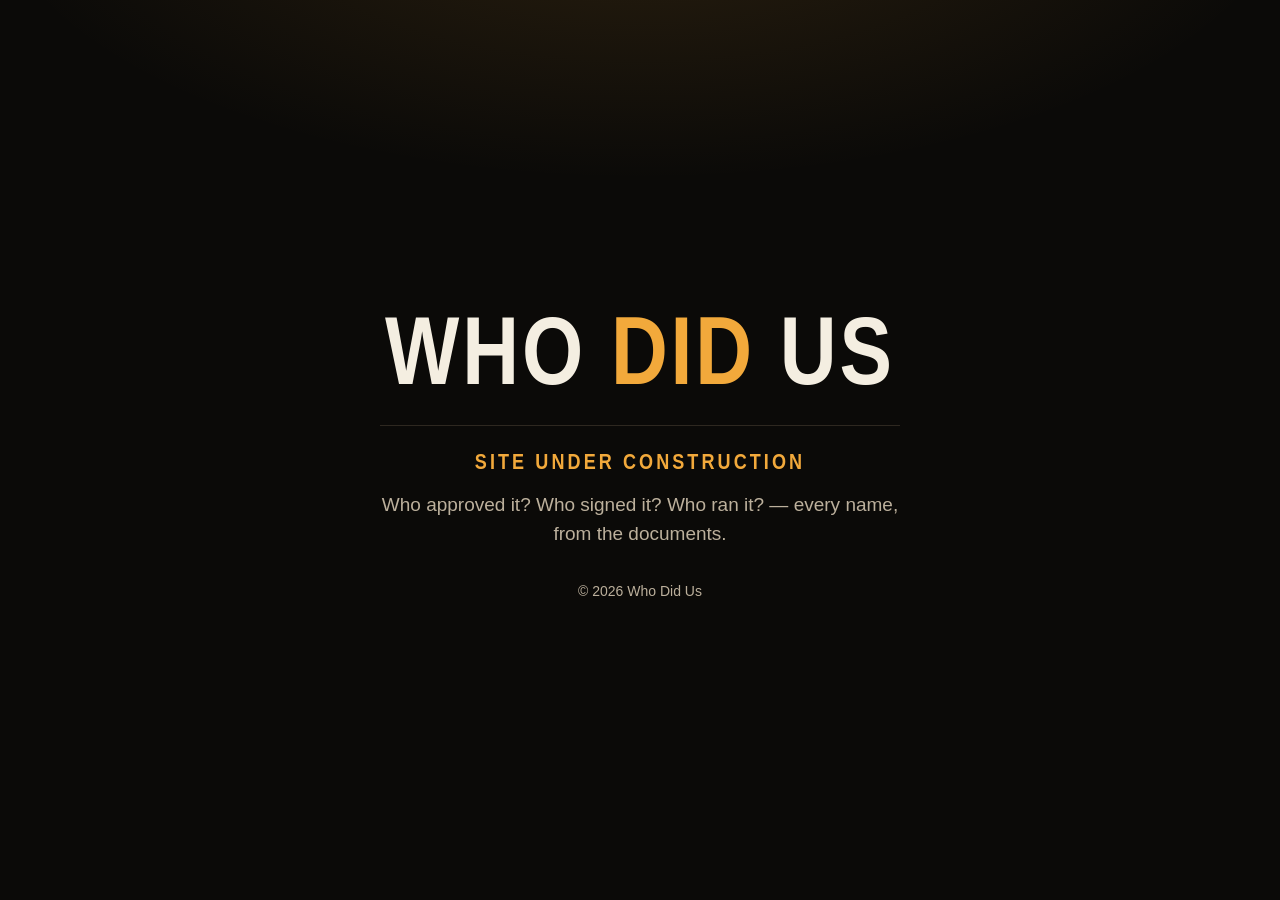
==== index.html @ 02964c98 "Add files via upload" ====
<!DOCTYPE html>
<html lang="en">
<head>
<meta charset="utf-8">
<meta name="viewport" content="width=device-width, initial-scale=1">
<title>Who Did Us — Site Under Construction</title>
<meta name="description" content="Who Did Us — who approved it, who signed it, who ran it. Every name, from the documents. Site under construction.">
<style>
  :root{
    --bg:#0b0a08;
    --text:#f4eee1;
    --muted:#bcb09c;
    --amber:#f2a93b;
    --panel-line:#2e2820;
  }
  *{box-sizing:border-box}
  html,body{height:100%}
  body{
    margin:0;
    background:
      radial-gradient(1100px 500px at 50% -120px, rgba(242,169,59,.14), rgba(242,169,59,0) 60%),
      var(--bg);
    color:var(--text);
    font-family:"Helvetica Neue",Helvetica,Arial,sans-serif;
    -webkit-text-size-adjust:100%;
    display:flex;
    flex-direction:column;
    align-items:center;
    justify-content:center;
    text-align:center;
    padding:24px 20px;
    min-height:100vh;
    min-height:100svh;
  }
  .brand{
    font-family:"Arial Narrow","Liberation Sans Narrow","Helvetica Neue",Arial,sans-serif;
    text-transform:uppercase;
    letter-spacing:.03em;
    font-size:clamp(52px,16vw,96px);
    font-weight:700;
    line-height:1.02;
    margin:0;
  }
  .brand span{color:var(--amber)}
  .status{
    font-family:"Arial Narrow","Liberation Sans Narrow","Helvetica Neue",Arial,sans-serif;
    text-transform:uppercase;
    letter-spacing:.14em;
    color:var(--amber);
    font-size:clamp(17px,5vw,22px);
    font-weight:700;
    margin:26px 0 0;
    padding-top:22px;
    border-top:1px solid var(--panel-line);
  }
  .promise{
    color:var(--muted);
    font-size:clamp(16px,4.6vw,19px);
    line-height:1.55;
    max-width:520px;
    margin:16px auto 0;
  }
  .promise strong{color:var(--text);font-weight:600}
  footer{
    margin-top:34px;
    color:var(--muted);
    font-size:14px;
  }
</style>
</head>
<body>
  <main>
    <h1 class="brand">Who <span>Did</span> Us</h1>
    <p class="status">Site Under Construction</p>
    <p class="promise">Who approved it? Who signed it? Who ran it? — every name, from the documents.</p>
  </main>
  <footer>© 2026 Who Did Us</footer>
</body>
</html>
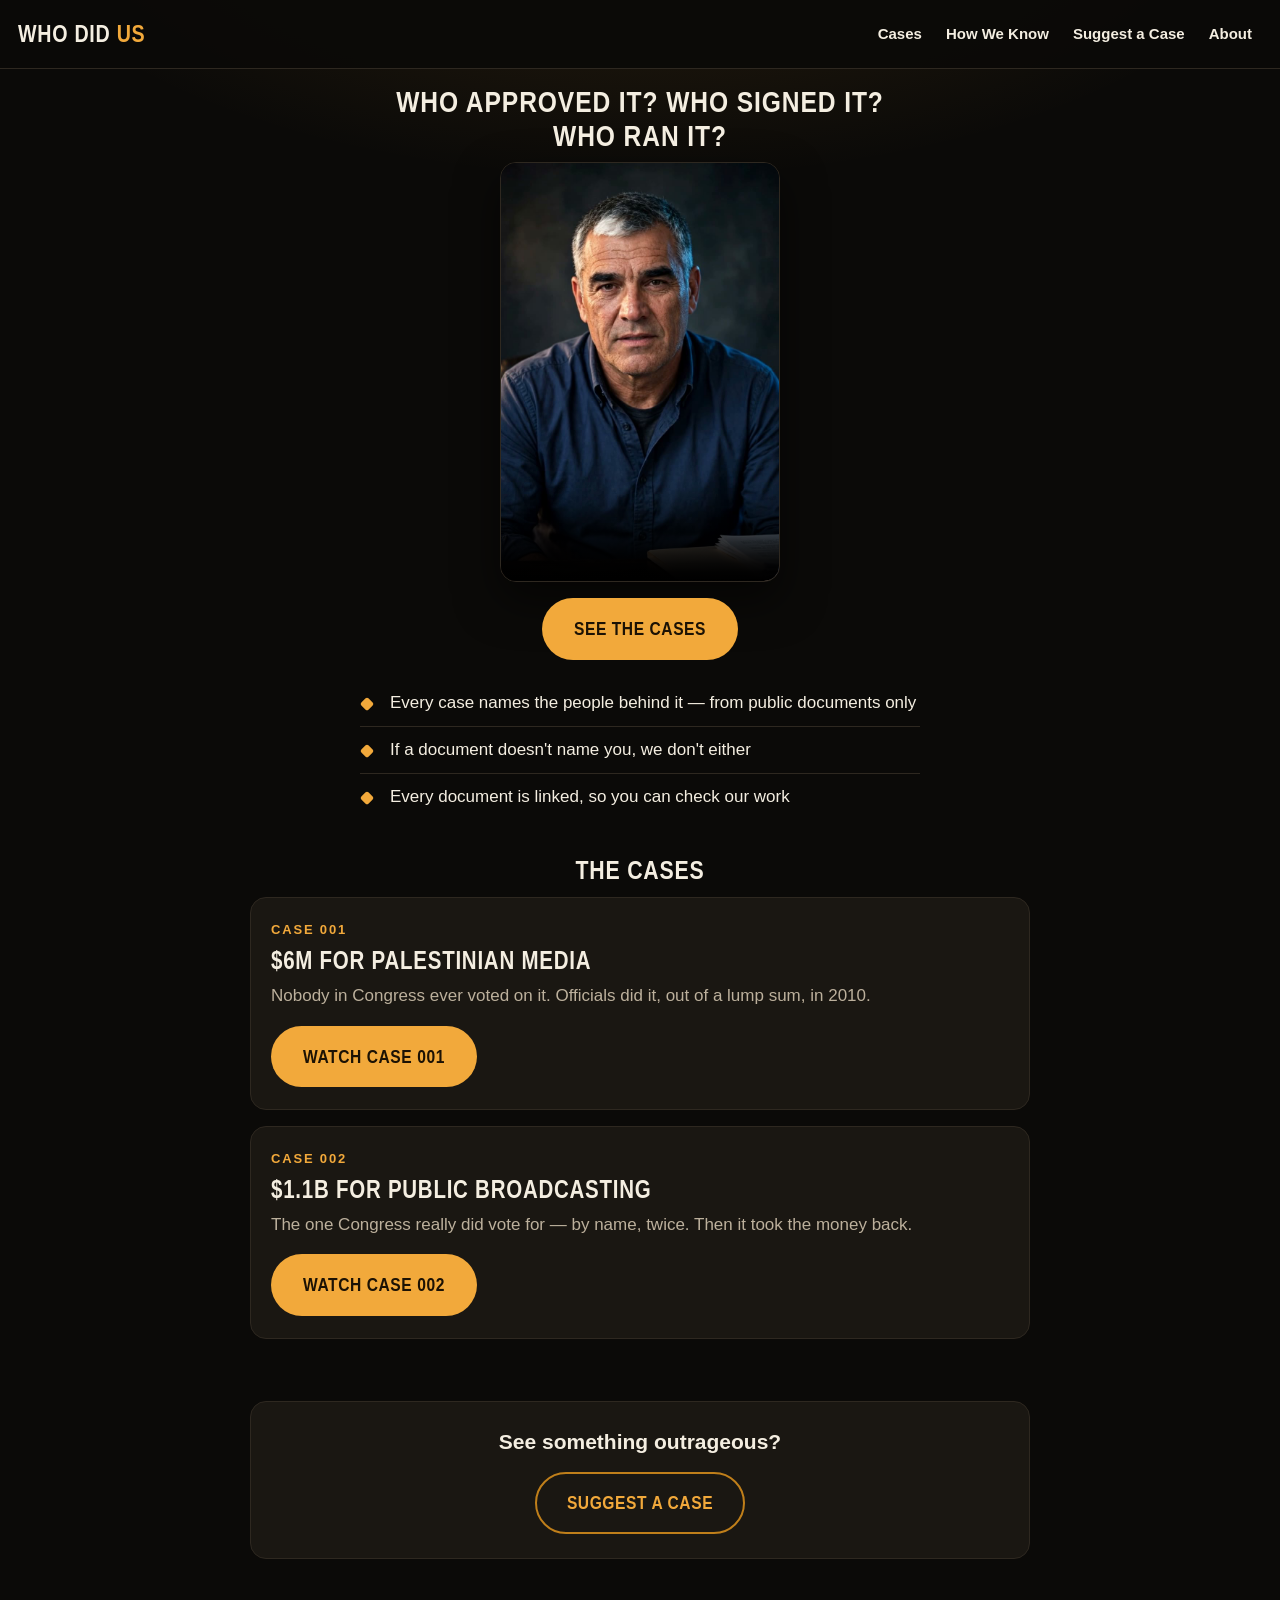
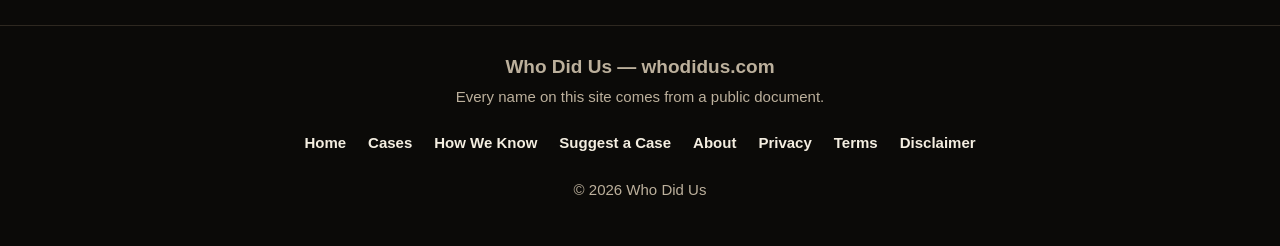
==== commit f8f2279a: "Launch: full Who Did Us site (replaces under-construction page)" ====
--- a/index.html
+++ b/index.html
@@ -1,79 +1,76 @@
 <!DOCTYPE html>
 <html lang="en">
 <head>
-<meta charset="utf-8">
-<meta name="viewport" content="width=device-width, initial-scale=1">
-<title>Who Did Us — Site Under Construction</title>
-<meta name="description" content="Who Did Us — who approved it, who signed it, who ran it. Every name, from the documents. Site under construction.">
-<style>
-  :root{
-    --bg:#0b0a08;
-    --text:#f4eee1;
-    --muted:#bcb09c;
-    --amber:#f2a93b;
-    --panel-line:#2e2820;
-  }
-  *{box-sizing:border-box}
-  html,body{height:100%}
-  body{
-    margin:0;
-    background:
-      radial-gradient(1100px 500px at 50% -120px, rgba(242,169,59,.14), rgba(242,169,59,0) 60%),
-      var(--bg);
-    color:var(--text);
-    font-family:"Helvetica Neue",Helvetica,Arial,sans-serif;
-    -webkit-text-size-adjust:100%;
-    display:flex;
-    flex-direction:column;
-    align-items:center;
-    justify-content:center;
-    text-align:center;
-    padding:24px 20px;
-    min-height:100vh;
-    min-height:100svh;
-  }
-  .brand{
-    font-family:"Arial Narrow","Liberation Sans Narrow","Helvetica Neue",Arial,sans-serif;
-    text-transform:uppercase;
-    letter-spacing:.03em;
-    font-size:clamp(52px,16vw,96px);
-    font-weight:700;
-    line-height:1.02;
-    margin:0;
-  }
-  .brand span{color:var(--amber)}
-  .status{
-    font-family:"Arial Narrow","Liberation Sans Narrow","Helvetica Neue",Arial,sans-serif;
-    text-transform:uppercase;
-    letter-spacing:.14em;
-    color:var(--amber);
-    font-size:clamp(17px,5vw,22px);
-    font-weight:700;
-    margin:26px 0 0;
-    padding-top:22px;
-    border-top:1px solid var(--panel-line);
-  }
-  .promise{
-    color:var(--muted);
-    font-size:clamp(16px,4.6vw,19px);
-    line-height:1.55;
-    max-width:520px;
-    margin:16px auto 0;
-  }
-  .promise strong{color:var(--text);font-weight:600}
-  footer{
-    margin-top:34px;
-    color:var(--muted);
-    font-size:14px;
-  }
-</style>
+<meta charset="UTF-8">
+<meta name="viewport" content="width=device-width, initial-scale=1.0">
+<title>Who Did Us — Who approved it? Who signed it? Who ran it?</title>
+<meta name="description" content="Every outrageous case has real people behind it. Who Did Us names them — from public documents only, with the documents linked on every case page.">
+<link rel="stylesheet" href="styles.css">
+<link rel="icon" href="favicon.svg" type="image/svg+xml">
 </head>
 <body>
-  <main>
-    <h1 class="brand">Who <span>Did</span> Us</h1>
-    <p class="status">Site Under Construction</p>
-    <p class="promise">Who approved it? Who signed it? Who ran it? — every name, from the documents.</p>
-  </main>
-  <footer>© 2026 Who Did Us</footer>
+<header class="site-header">
+  <a class="logo" href="index.html" aria-label="Who Did Us — home">Who Did <span>Us</span></a>
+  <nav class="nav">
+    <a href="index.html#cases">Cases</a>
+    <a href="how-we-know.html">How We Know</a>
+    <a href="suggest-a-case.html">Suggest a Case</a>
+    <a href="about.html">About</a>
+  </nav>
+</header>
+<main>
+  <section class="hero wrap">
+    <h1>Who approved it? Who signed it? Who ran it?</h1>
+    <div class="video-box hero-video">
+      <video controls preload="none" playsinline poster="media/opening-poster.jpg" src="media/opening.mp4" aria-label="Sam, the Who Did Us presenter, introduces the site"></video>
+    </div>
+    <a class="btn btn-primary" href="#cases">See the cases</a>
+    <ul class="points">
+      <li>Every case names the people behind it — from public documents only</li>
+      <li>If a document doesn't name you, we don't either</li>
+      <li>Every document is linked, so you can check our work</li>
+    </ul>
+  </section>
+
+  <section class="section wrap" id="cases">
+    <h2 class="center">The cases</h2>
+    <div class="cards">
+      <article class="card">
+        <p class="card-kicker">Case 001</p>
+        <h3 class="card-title">$6M for Palestinian Media</h3>
+        <p>Nobody in Congress ever voted on it. Officials did it, out of a lump sum, in 2010.</p>
+        <a class="btn btn-primary" href="case-001.html">Watch Case 001</a>
+      </article>
+      <article class="card">
+        <p class="card-kicker">Case 002</p>
+        <h3 class="card-title">$1.1B for Public Broadcasting</h3>
+        <p>The one Congress really did vote for — by name, twice. Then it took the money back.</p>
+        <a class="btn btn-primary" href="case-002.html">Watch Case 002</a>
+      </article>
+    </div>
+  </section>
+
+  <section class="section wrap">
+    <div class="strip">
+      <p>See something outrageous?</p>
+      <a class="btn btn-ghost" href="suggest-a-case.html">Suggest a case</a>
+    </div>
+  </section>
+</main>
+<footer class="site-footer">
+  <p class="brand">Who Did Us — whodidus.com</p>
+  <p>Every name on this site comes from a public document.</p>
+  <nav class="footer-links">
+    <a href="index.html">Home</a>
+    <a href="index.html#cases">Cases</a>
+    <a href="how-we-know.html">How We Know</a>
+    <a href="suggest-a-case.html">Suggest a Case</a>
+    <a href="about.html">About</a>
+    <a href="privacy.html">Privacy</a>
+    <a href="terms.html">Terms</a>
+    <a href="disclaimer.html">Disclaimer</a>
+  </nav>
+  <p>© 2026 Who Did Us</p>
+</footer>
 </body>
 </html>
--- a/styles.css
+++ b/styles.css
@@ -0,0 +1,218 @@
+/* Who Did Us — dark studio theme. Plain CSS, no framework. */
+:root{
+  --bg:#0b0a08;
+  --bg-soft:#12100d;
+  --panel:#1a1712;
+  --panel-line:#2e2820;
+  --text:#f4eee1;
+  --muted:#bcb09c;
+  --amber:#f2a93b;
+  --amber-deep:#c07f1a;
+  --amber-ink:#1c1204;
+  --radius:16px;
+}
+*{box-sizing:border-box}
+html{scroll-behavior:smooth}
+body{
+  margin:0;
+  background:
+    radial-gradient(1100px 500px at 50% -120px, rgba(242,169,59,.14), rgba(242,169,59,0) 60%),
+    var(--bg);
+  color:var(--text);
+  font-family:"Helvetica Neue",Helvetica,Arial,sans-serif;
+  font-size:17px;
+  line-height:1.55;
+  -webkit-text-size-adjust:100%;
+}
+h1,h2,h3,.logo,.btn,.card-title{
+  font-family:"Arial Narrow","Liberation Sans Narrow","Helvetica Neue",Arial,sans-serif;
+  text-transform:uppercase;
+  letter-spacing:.03em;
+}
+a{color:var(--amber)}
+img,video{max-width:100%}
+
+/* Header */
+.site-header{
+  position:sticky;top:0;z-index:20;
+  display:flex;align-items:center;justify-content:space-between;gap:12px;
+  padding:10px 18px;
+  background:rgba(11,10,8,.94);
+  border-bottom:1px solid var(--panel-line);
+}
+.logo{
+  color:var(--text);text-decoration:none;
+  font-size:24px;font-weight:700;line-height:1;white-space:nowrap;
+  display:inline-block;padding:11px 0;
+}
+.logo span{color:var(--amber)}
+.nav{display:flex;gap:4px;flex-wrap:wrap;justify-content:flex-end}
+.nav a{
+  color:var(--text);text-decoration:none;
+  font-size:15px;font-weight:600;
+  padding:10px 10px;min-height:48px;display:inline-flex;align-items:center;
+}
+.nav a:hover{color:var(--amber)}
+
+/* Layout */
+main{display:block}
+.wrap{max-width:780px;margin:0 auto;padding:0 20px}
+.section{padding:26px 0}
+.center{text-align:center}
+.eyebrow{
+  color:var(--amber);font-weight:700;font-size:14px;
+  text-transform:uppercase;letter-spacing:.14em;margin:0 0 8px;
+}
+h1{font-size:34px;line-height:1.12;margin:0 0 10px;font-weight:700}
+h2{font-size:26px;line-height:1.18;margin:0 0 12px;font-weight:700}
+h3{font-size:20px;line-height:1.25;margin:26px 0 10px;font-weight:700}
+.lead{color:var(--muted);font-size:18px;margin:0 auto 6px;max-width:560px}
+.tiny{font-size:13.5px;color:var(--muted)}
+
+/* Hero (home first screen) */
+.hero{padding:16px 0 8px;text-align:center}
+.hero h1{font-size:30px;max-width:520px;margin-left:auto;margin-right:auto}
+.hero-video{width:min(280px,76vw);margin:14px auto 0}
+.hero .btn{margin-top:16px}
+
+/* Video */
+.video-box{margin:6px auto 0}
+.video-box video{
+  display:block;width:100%;aspect-ratio:2/3;object-fit:cover;
+  border-radius:var(--radius);background:#000;
+  border:1px solid var(--panel-line);
+  box-shadow:0 18px 44px rgba(0,0,0,.55);
+}
+.video-md{max-width:340px}
+.video-sm{max-width:300px}
+
+/* Buttons */
+.btn{
+  display:inline-flex;align-items:center;justify-content:center;
+  min-height:54px;padding:14px 30px;
+  font-size:19px;font-weight:700;text-decoration:none;
+  border-radius:999px;border:2px solid transparent;cursor:pointer;
+}
+.btn-primary{background:var(--amber);color:var(--amber-ink)}
+.btn-primary:hover{background:#ffb84f}
+.btn-ghost{background:transparent;color:var(--amber);border-color:var(--amber-deep)}
+.btn-ghost:hover{border-color:var(--amber)}
+.btn-row{display:flex;gap:12px;flex-wrap:wrap;justify-content:center;margin-top:22px}
+.btn-row .btn{flex:1 1 220px;max-width:340px}
+
+/* Bullets */
+.points{list-style:none;margin:20px auto 0;padding:0;max-width:560px;text-align:left}
+.points li{
+  position:relative;padding:10px 0 10px 30px;
+  border-bottom:1px solid var(--panel-line);font-size:17px;
+}
+.points li:last-child{border-bottom:0}
+.points li::before{
+  content:"";position:absolute;left:2px;top:19px;
+  width:10px;height:10px;background:var(--amber);border-radius:2px;
+  transform:rotate(45deg);
+}
+
+/* Case cards */
+.cards{display:grid;gap:16px;margin-top:8px}
+.card{
+  background:var(--panel);border:1px solid var(--panel-line);
+  border-radius:var(--radius);padding:22px 20px;text-align:left;
+}
+.card .card-kicker{color:var(--amber);font-size:13px;font-weight:700;letter-spacing:.14em;text-transform:uppercase;margin:0 0 6px}
+.card-title{font-size:25px;margin:0 0 8px;line-height:1.15}
+.card p{margin:0 0 16px;color:var(--muted)}
+.card .btn{min-height:52px}
+
+/* Names list */
+.names{list-style:none;margin:6px 0 0;padding:0}
+.names li{padding:13px 0;border-bottom:1px solid var(--panel-line)}
+.names li:last-child{border-bottom:0}
+.names .who{font-size:18.5px}
+.names .who strong{color:#fff}
+.names .role{color:var(--amber);font-weight:600}
+.names .did{color:var(--muted);display:block;margin-top:2px}
+.group-label{
+  color:var(--amber);font-weight:700;font-size:14px;
+  text-transform:uppercase;letter-spacing:.14em;margin:22px 0 2px;
+}
+
+/* Documents */
+.docs{list-style:none;margin:6px 0 0;padding:0}
+.docs li{border-bottom:1px solid var(--panel-line)}
+.docs li:last-child{border-bottom:0}
+.docs a{
+  display:block;padding:13px 0;min-height:48px;
+  text-decoration:none;font-weight:600;font-size:16.5px;
+}
+.docs a:hover{text-decoration:underline}
+.docs .shows{display:block;color:var(--muted);font-weight:400;font-size:15px;margin-top:2px}
+
+/* Votes / facts */
+.votes{list-style:none;margin:6px 0 0;padding:0;max-width:620px}
+.votes li{padding:9px 0;border-bottom:1px solid var(--panel-line)}
+.votes li:last-child{border-bottom:0}
+.fact{
+  background:var(--panel);border:1px solid var(--panel-line);
+  border-left:4px solid var(--amber);
+  border-radius:10px;padding:16px 18px;margin:22px 0 0;font-size:17px;
+}
+
+/* Suggest box */
+.suggest-box{
+  background:var(--panel);border:1px solid var(--panel-line);
+  border-radius:var(--radius);padding:22px 20px;max-width:620px;margin:10px auto 0;text-align:left;
+}
+.suggest-box label{display:block;font-size:18px;font-weight:600;margin-bottom:12px}
+.suggest-box textarea{
+  width:100%;min-height:130px;resize:vertical;
+  background:var(--bg-soft);color:var(--text);
+  border:1px solid var(--panel-line);border-radius:12px;
+  padding:14px;font:inherit;font-size:17px;
+}
+.suggest-box textarea:focus{outline:2px solid var(--amber);outline-offset:1px}
+.suggest-box .btn{width:100%;margin-top:14px}
+.thanks{
+  background:var(--panel);border:1px solid var(--amber-deep);
+  border-radius:var(--radius);padding:22px 20px;max-width:620px;margin:10px auto 0;
+  font-size:18px;text-align:center;
+}
+
+/* Suggest strip (home bottom) */
+.strip{
+  background:var(--panel);border:1px solid var(--panel-line);
+  border-radius:var(--radius);padding:24px 20px;text-align:center;margin:10px 0 6px;
+}
+.strip p{font-size:21px;font-weight:600;margin:0 0 14px}
+
+/* Prose (legal / about) */
+.prose{max-width:680px}
+.prose h2{font-size:21px;margin:26px 0 8px;text-transform:none;letter-spacing:0;font-family:"Helvetica Neue",Helvetica,Arial,sans-serif}
+.prose p{margin:0 0 14px}
+.prose ul{margin:0 0 14px;padding-left:22px}
+.prose li{margin-bottom:8px}
+
+/* Footer */
+.site-footer{
+  border-top:1px solid var(--panel-line);
+  margin-top:34px;padding:26px 20px 34px;text-align:center;
+}
+.site-footer .brand{font-size:19px;font-weight:700;margin:0 0 4px}
+.site-footer .brand span{color:var(--amber)}
+.site-footer p{margin:0 0 10px;color:var(--muted);font-size:15px}
+.footer-links{display:flex;flex-wrap:wrap;gap:2px 6px;justify-content:center;margin:8px 0 12px}
+.footer-links a{
+  color:var(--text);text-decoration:none;font-size:15px;font-weight:600;
+  padding:10px 8px;min-height:48px;display:inline-flex;align-items:center;
+}
+.footer-links a:hover{color:var(--amber)}
+
+@media (max-width:560px){
+  h1{font-size:29px}
+  .hero h1{font-size:26px}
+  .site-header{flex-direction:column;align-items:center;gap:0;padding:8px 10px 2px}
+  .logo{font-size:22px}
+  .nav{flex-wrap:nowrap;justify-content:center}
+  .nav a{font-size:13.5px;padding:10px 7px;white-space:nowrap}
+  .section{padding:22px 0}
+}
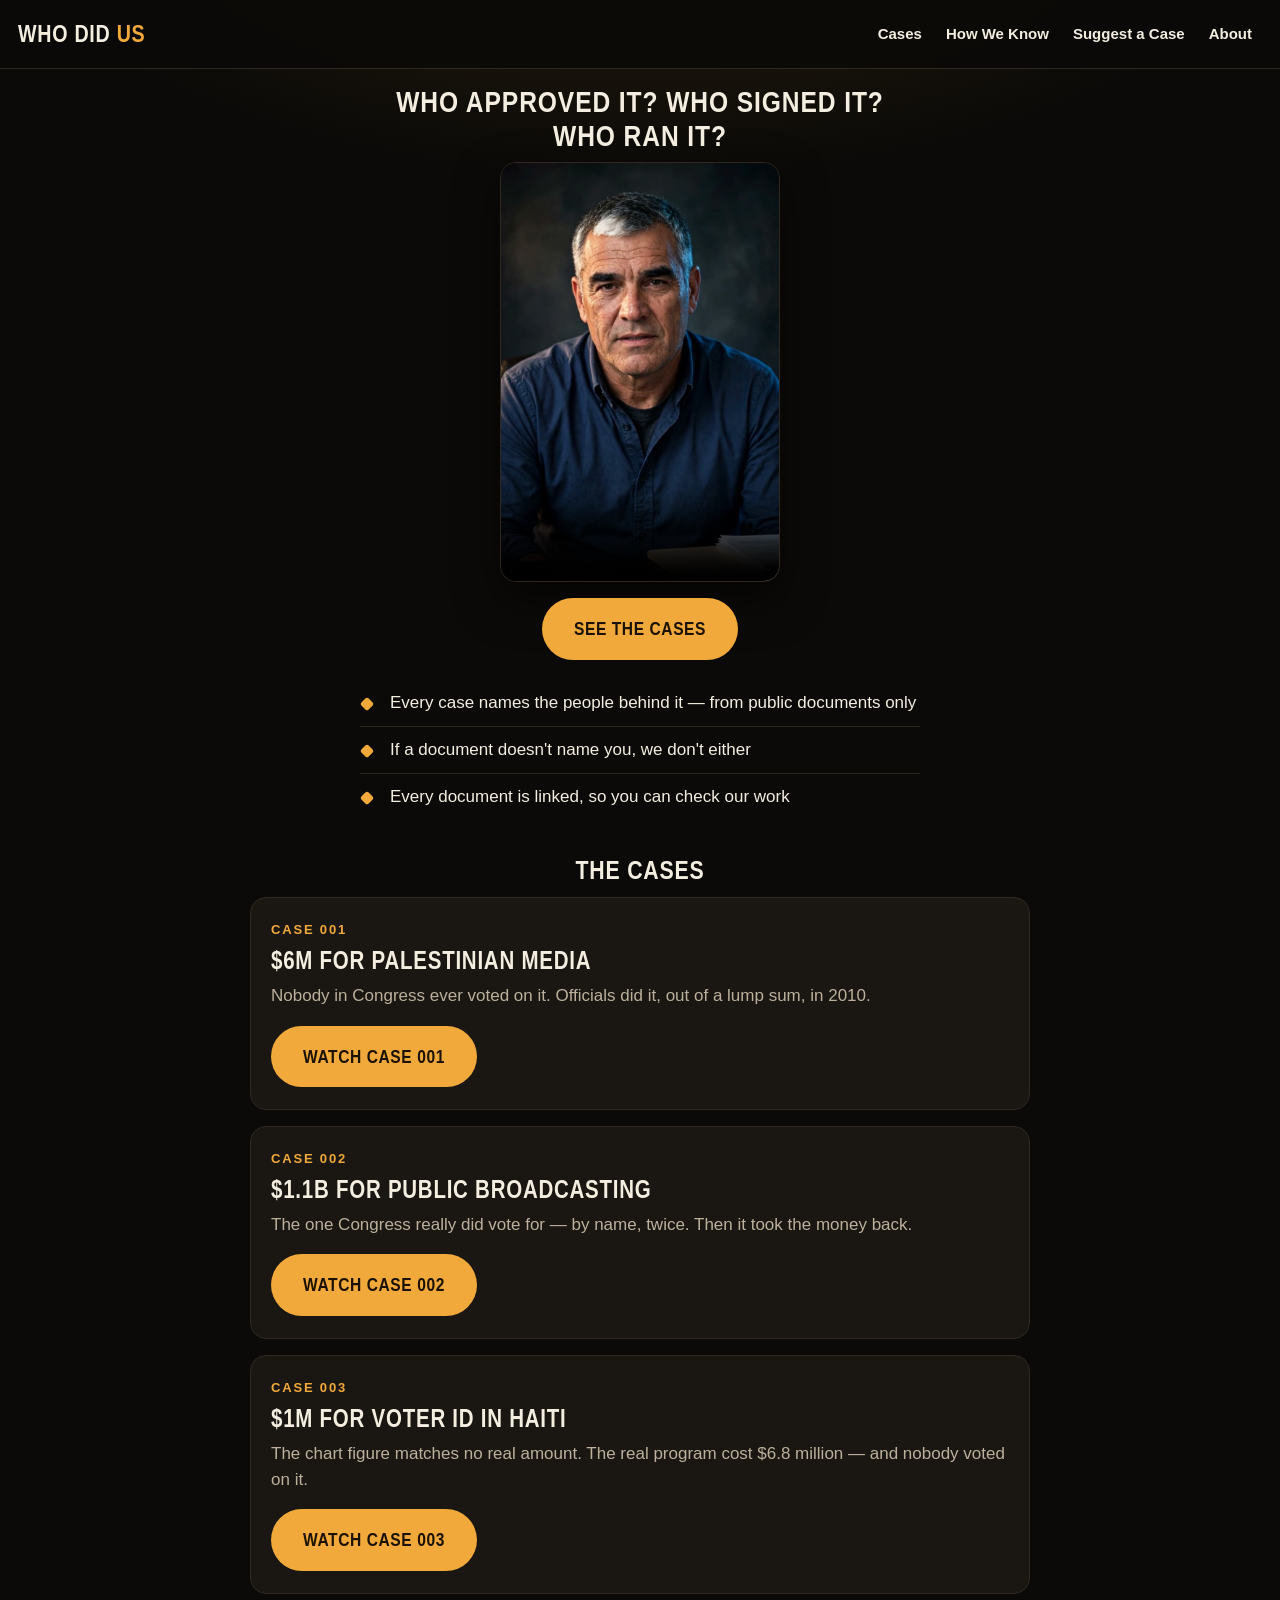
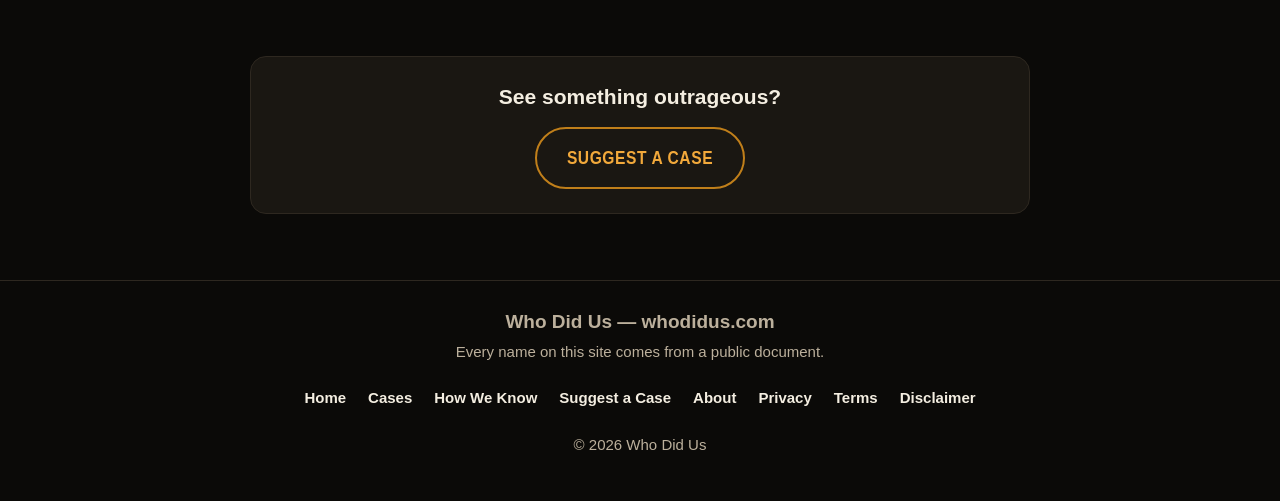
==== commit 1f0a56b1: "Publish Case 003: Voter ID in Haiti (page + home card)" ====
--- a/index.html
+++ b/index.html
@@ -47,6 +47,12 @@
         <p>The one Congress really did vote for — by name, twice. Then it took the money back.</p>
         <a class="btn btn-primary" href="case-002.html">Watch Case 002</a>
       </article>
+      <article class="card">
+        <p class="card-kicker">Case 003</p>
+        <h3 class="card-title">$1M for Voter ID in Haiti</h3>
+        <p>The chart figure matches no real amount. The real program cost $6.8 million — and nobody voted on it.</p>
+        <a class="btn btn-primary" href="case-003.html">Watch Case 003</a>
+      </article>
     </div>
   </section>
 
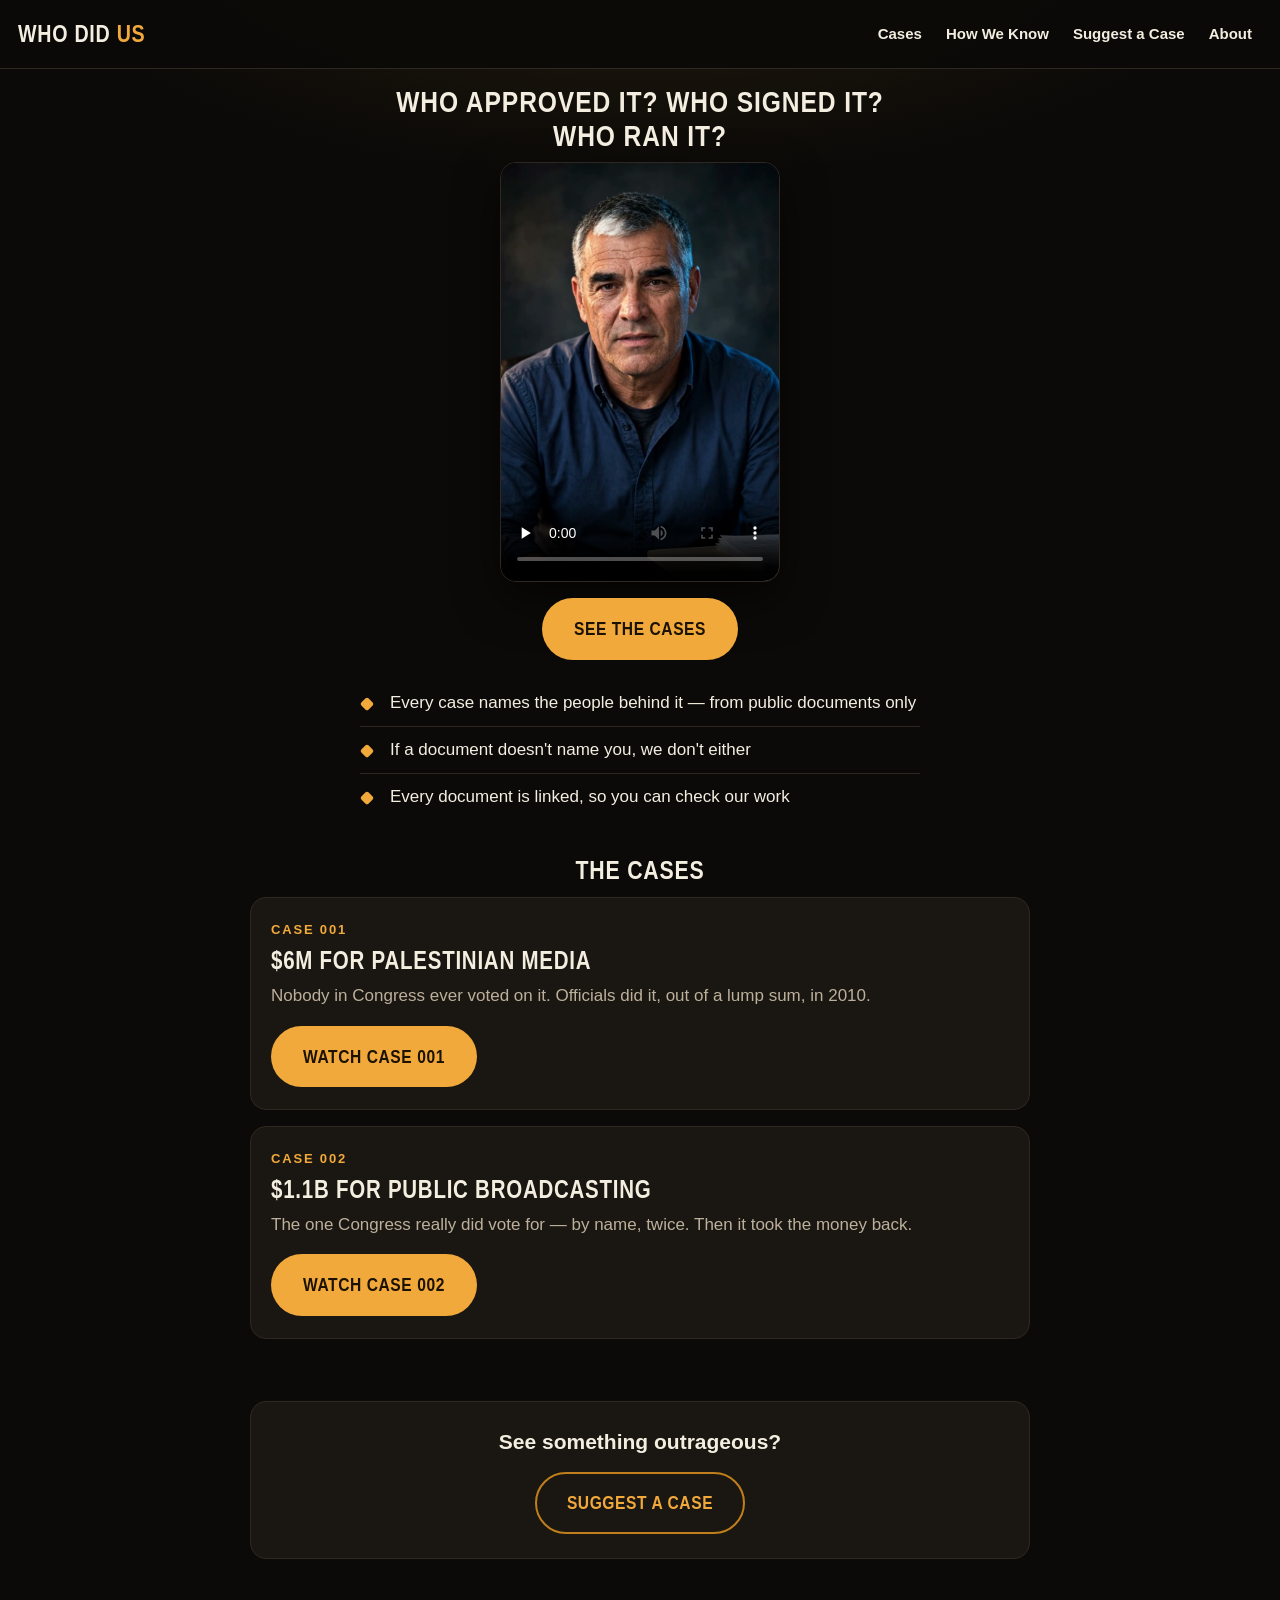
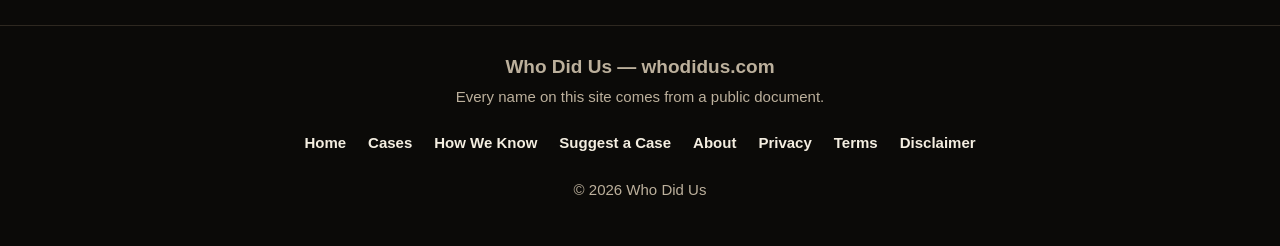
==== commit 7a1f5bf6: "Take down Case 003: remove its card from the home page" ====
--- a/index.html
+++ b/index.html
@@ -47,12 +47,6 @@
         <p>The one Congress really did vote for — by name, twice. Then it took the money back.</p>
         <a class="btn btn-primary" href="case-002.html">Watch Case 002</a>
       </article>
-      <article class="card">
-        <p class="card-kicker">Case 003</p>
-        <h3 class="card-title">$1M for Voter ID in Haiti</h3>
-        <p>The chart figure matches no real amount. The real program cost $6.8 million — and nobody voted on it.</p>
-        <a class="btn btn-primary" href="case-003.html">Watch Case 003</a>
-      </article>
     </div>
   </section>
 
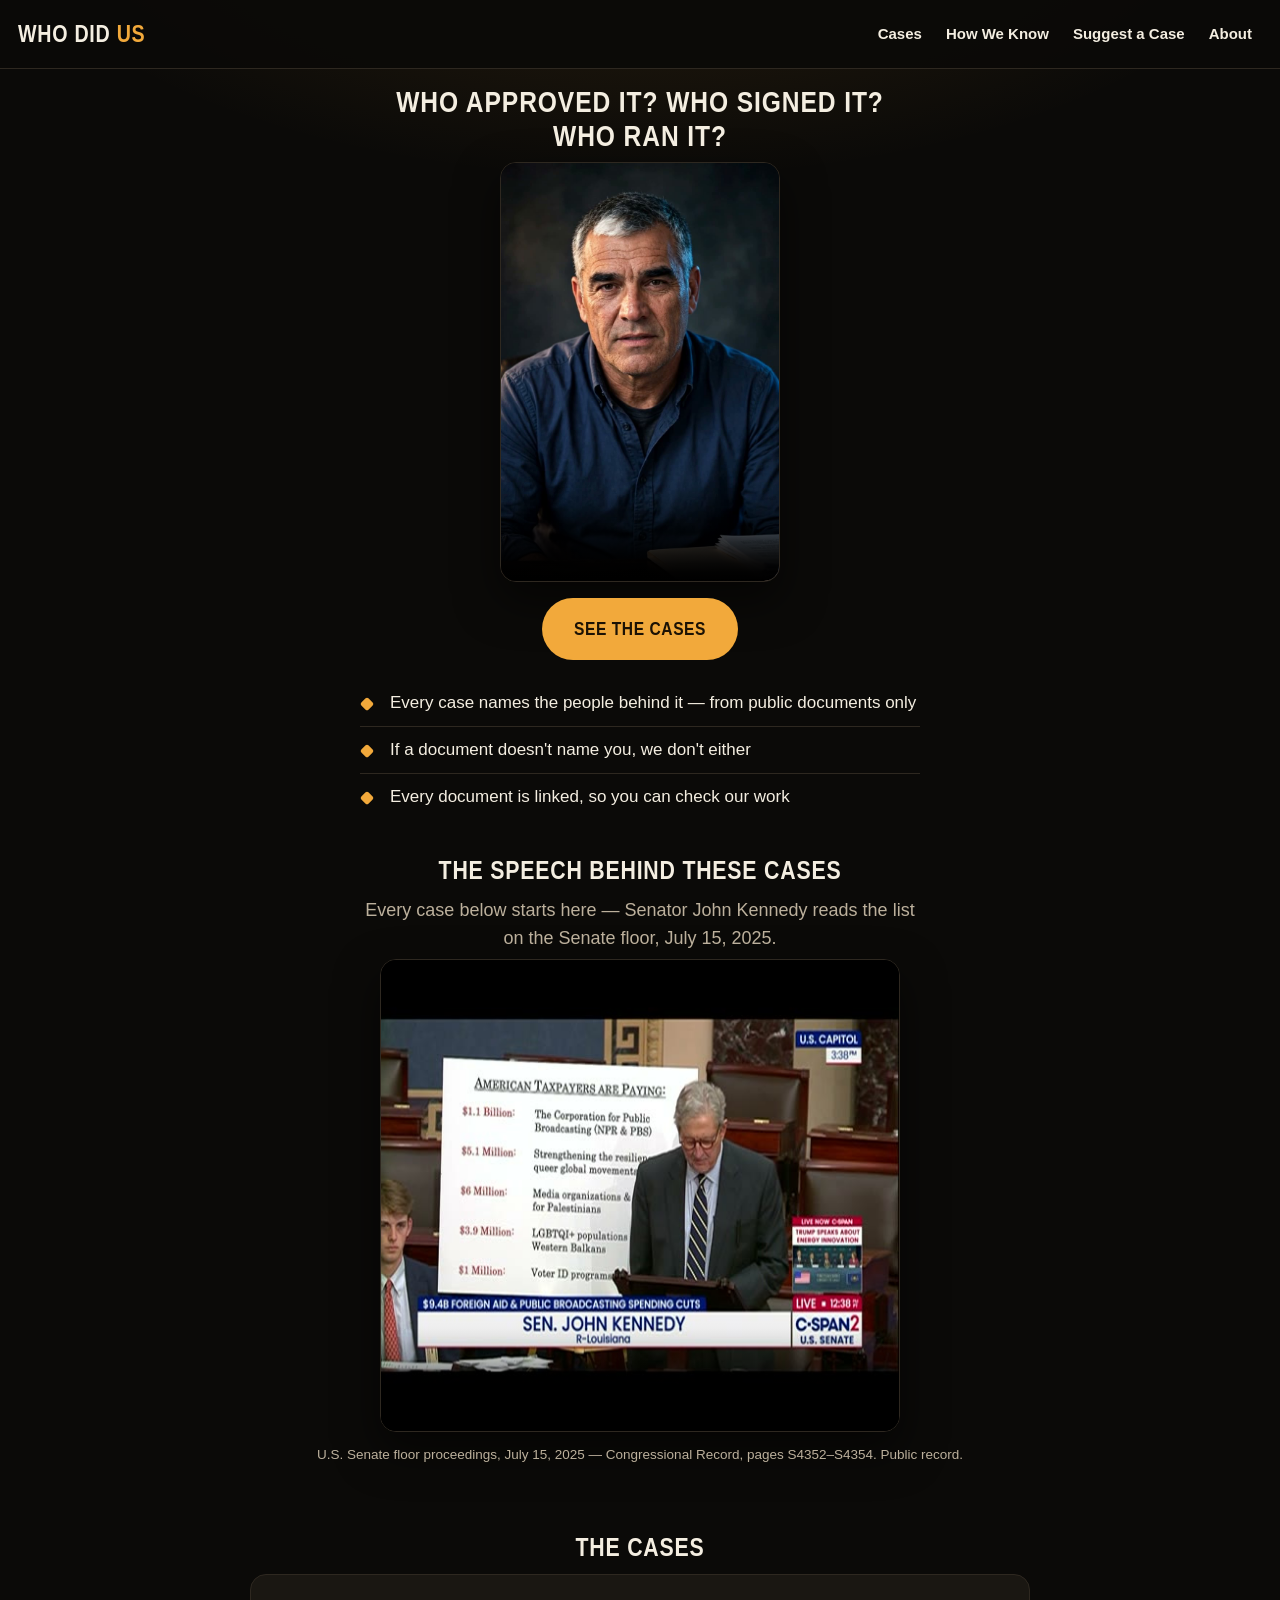
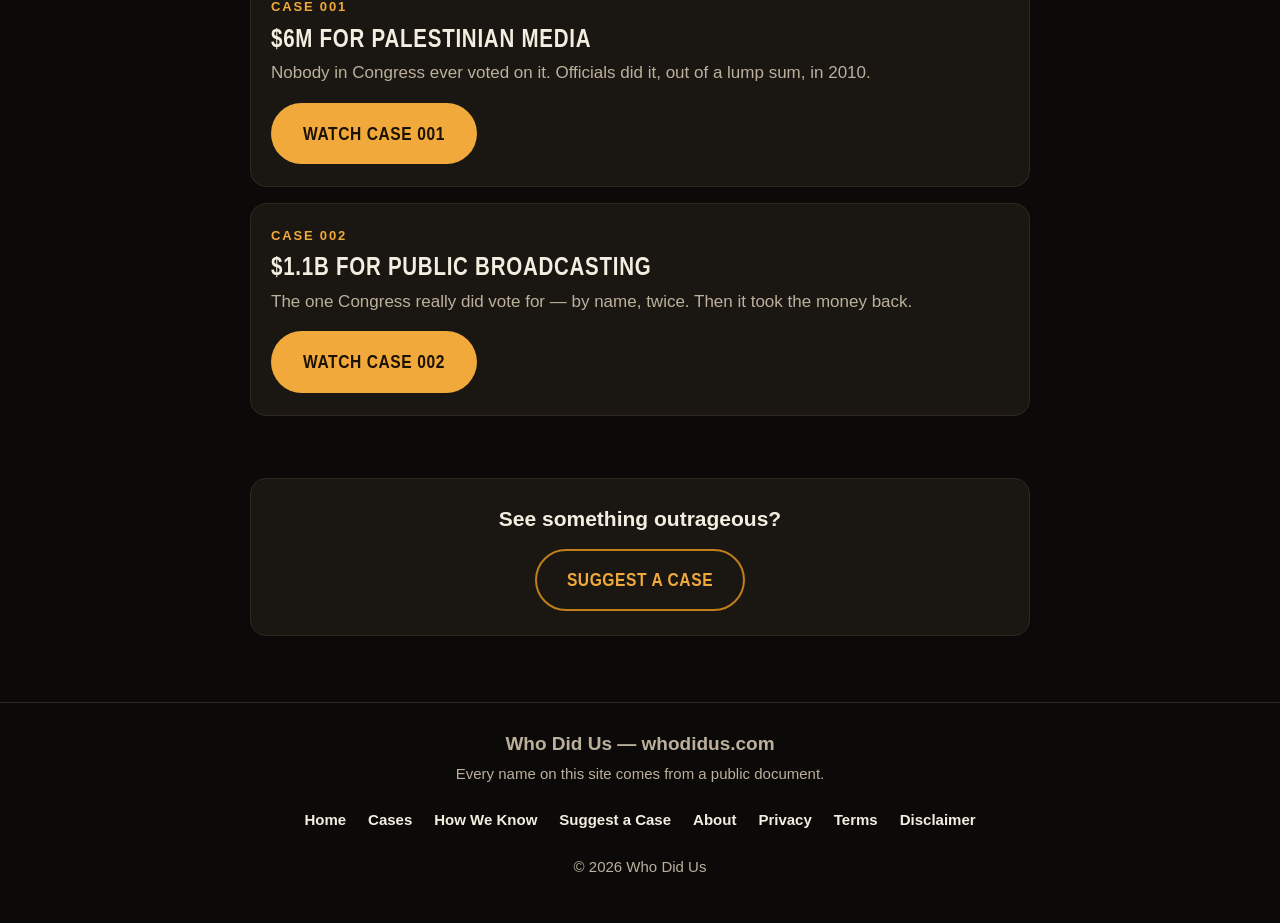
==== commit b1cea009: "Add Kennedy floor-speech video: home-page feature + case-page links" ====
--- a/index.html
+++ b/index.html
@@ -30,6 +30,15 @@
       <li>If a document doesn't name you, we don't either</li>
       <li>Every document is linked, so you can check our work</li>
     </ul>
+  </section>
+
+  <section class="section wrap" id="kennedy-speech">
+    <h2 class="center">The speech behind these cases</h2>
+    <p class="lead center">Every case below starts here — Senator John Kennedy reads the list on the Senate floor, July 15, 2025.</p>
+    <div class="video-box video-wide">
+      <video controls preload="none" playsinline poster="media/kennedy-floor-speech-poster.jpg" src="media/kennedy-floor-speech-2025-07-15.mp4" aria-label="Senator John Kennedy reads the spending list on the Senate floor, July 15, 2025"></video>
+    </div>
+    <p class="tiny center">U.S. Senate floor proceedings, July 15, 2025 — Congressional Record, pages S4352–S4354. Public record.</p>
   </section>
 
   <section class="section wrap" id="cases">
--- a/styles.css
+++ b/styles.css
@@ -85,6 +85,8 @@
 }
 .video-md{max-width:340px}
 .video-sm{max-width:300px}
+.video-wide{max-width:520px}
+.video-wide video{aspect-ratio:11/10;object-fit:contain}
 
 /* Buttons */
 .btn{
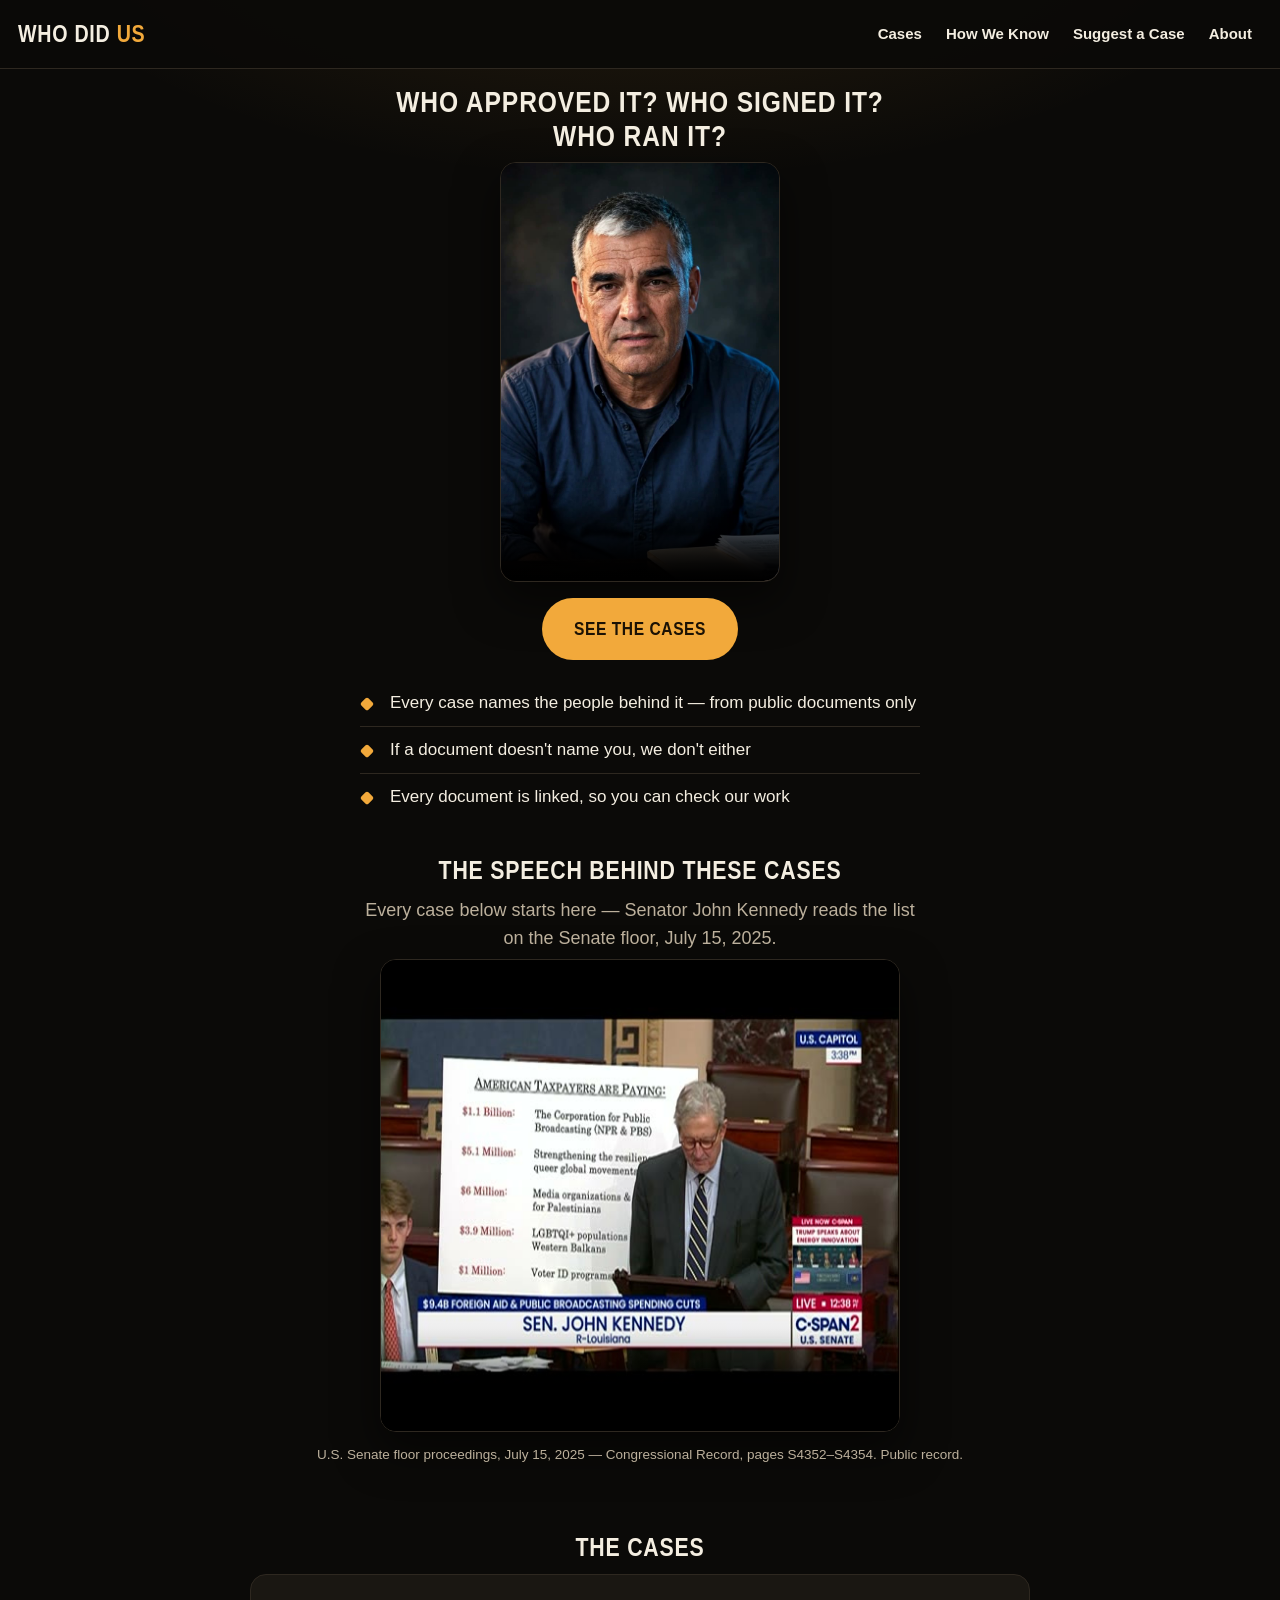
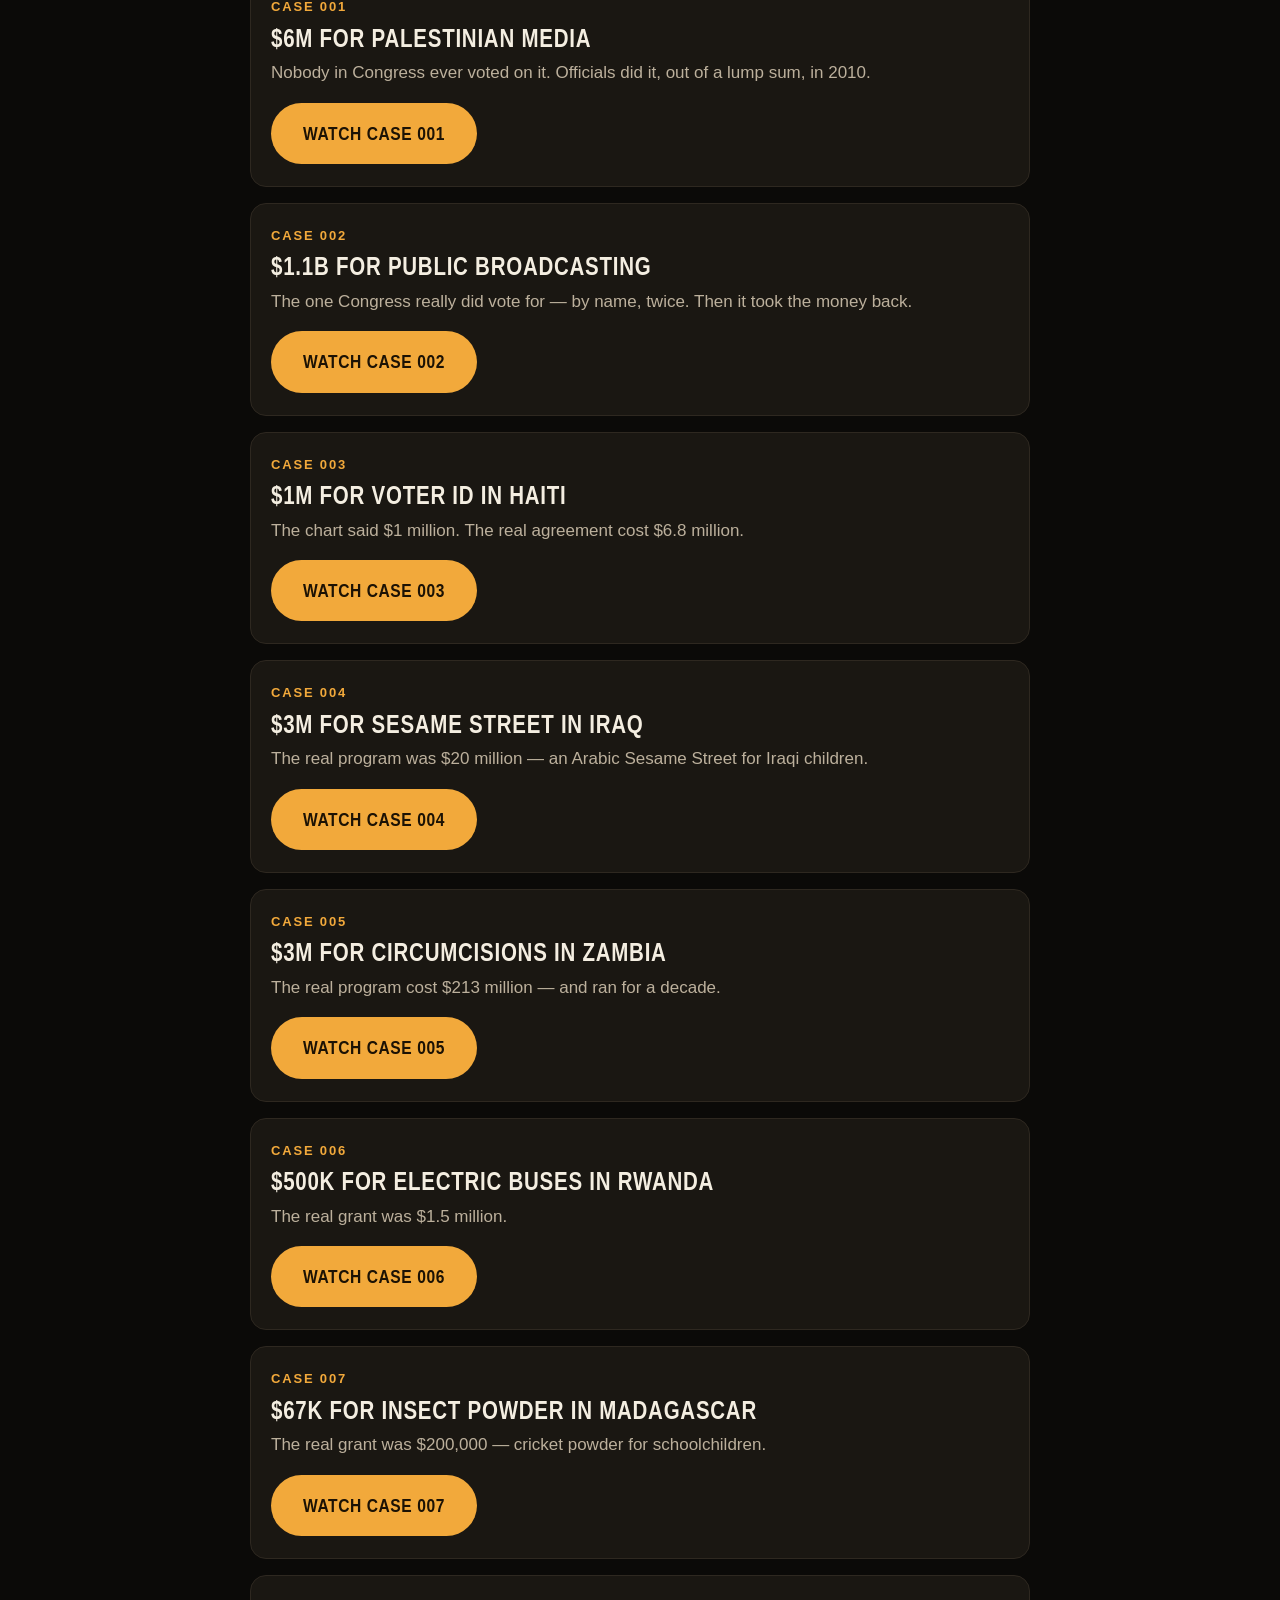
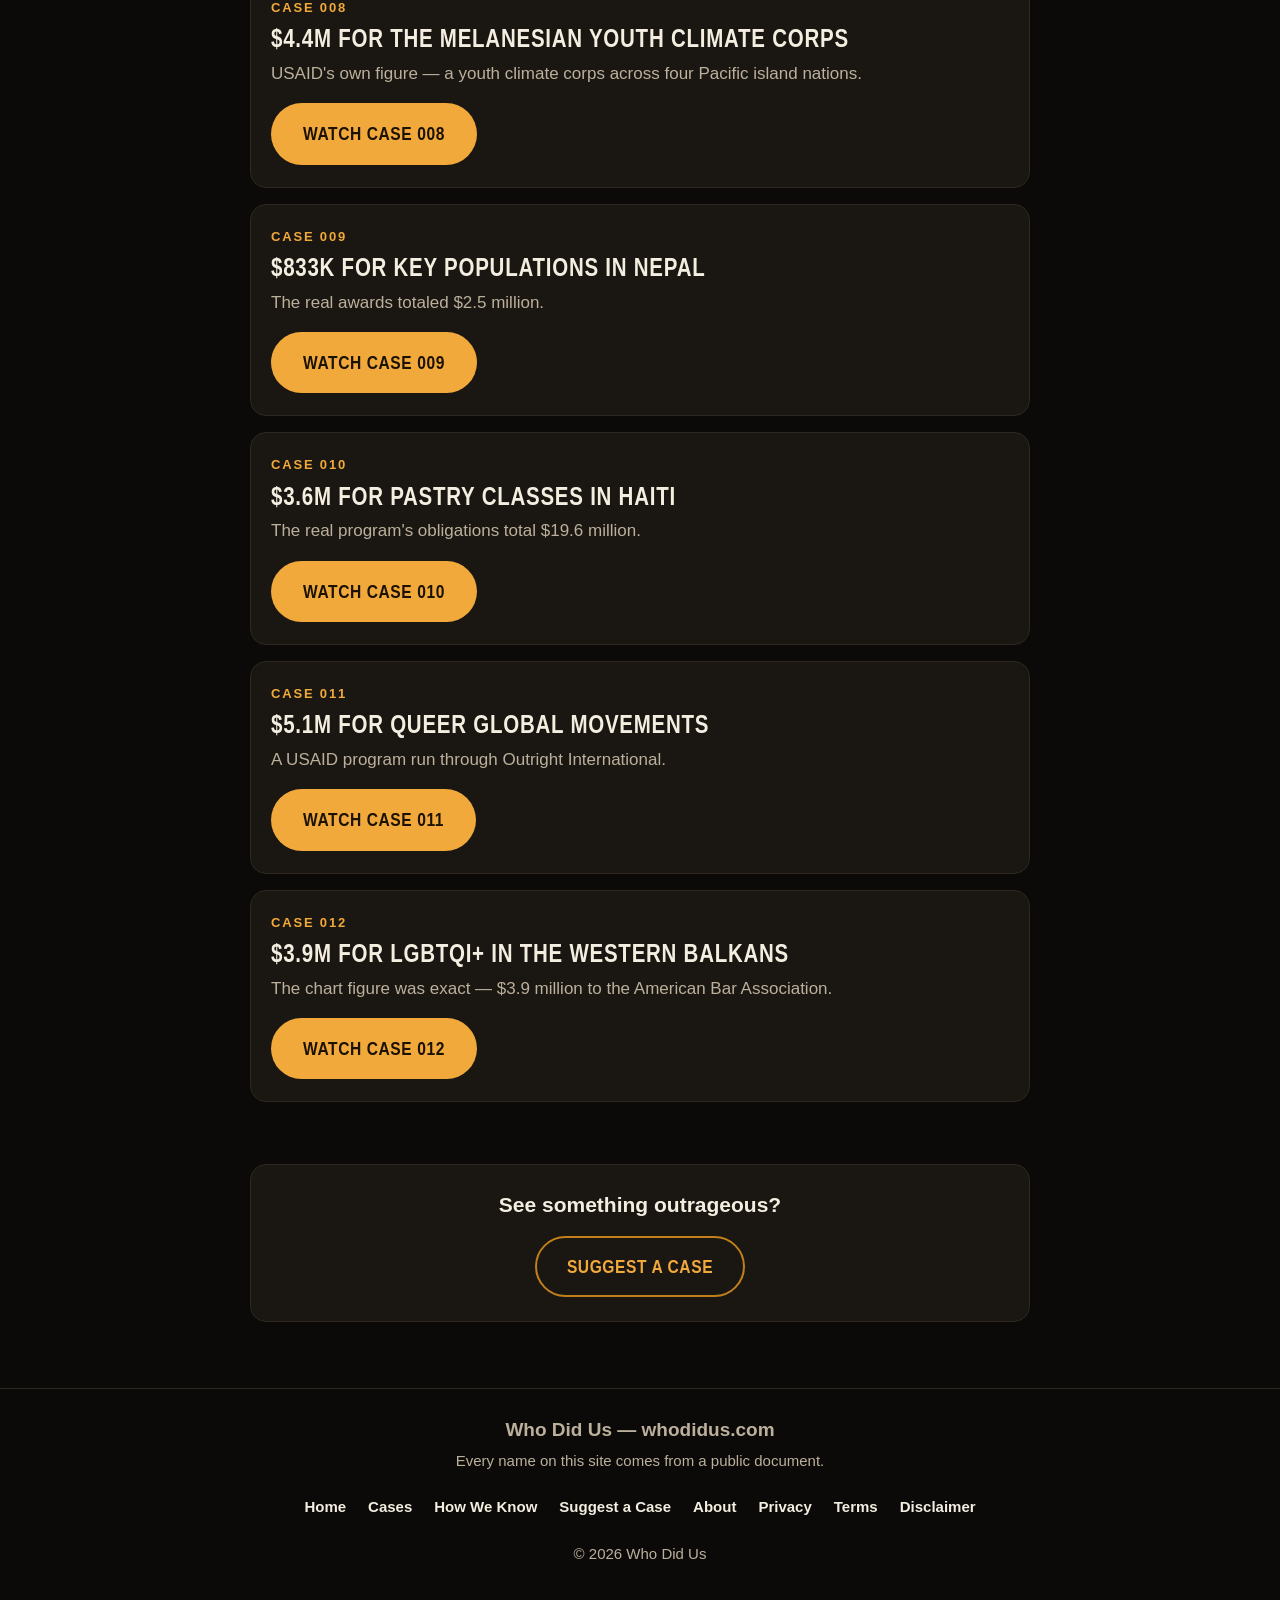
==== commit 17d48692: "Publish Kennedy batch: Cases 003–012" ====
--- a/index.html
+++ b/index.html
@@ -56,6 +56,66 @@
         <p>The one Congress really did vote for — by name, twice. Then it took the money back.</p>
         <a class="btn btn-primary" href="case-002.html">Watch Case 002</a>
       </article>
+      <article class="card">
+        <p class="card-kicker">Case 003</p>
+        <h3 class="card-title">$1M for Voter ID in Haiti</h3>
+        <p>The chart said $1 million. The real agreement cost $6.8 million.</p>
+        <a class="btn btn-primary" href="case-003.html">Watch Case 003</a>
+      </article>
+      <article class="card">
+        <p class="card-kicker">Case 004</p>
+        <h3 class="card-title">$3M for Sesame Street in Iraq</h3>
+        <p>The real program was $20 million — an Arabic Sesame Street for Iraqi children.</p>
+        <a class="btn btn-primary" href="case-004.html">Watch Case 004</a>
+      </article>
+      <article class="card">
+        <p class="card-kicker">Case 005</p>
+        <h3 class="card-title">$3M for Circumcisions in Zambia</h3>
+        <p>The real program cost $213 million — and ran for a decade.</p>
+        <a class="btn btn-primary" href="case-005.html">Watch Case 005</a>
+      </article>
+      <article class="card">
+        <p class="card-kicker">Case 006</p>
+        <h3 class="card-title">$500K for Electric Buses in Rwanda</h3>
+        <p>The real grant was $1.5 million.</p>
+        <a class="btn btn-primary" href="case-006.html">Watch Case 006</a>
+      </article>
+      <article class="card">
+        <p class="card-kicker">Case 007</p>
+        <h3 class="card-title">$67K for Insect Powder in Madagascar</h3>
+        <p>The real grant was $200,000 — cricket powder for schoolchildren.</p>
+        <a class="btn btn-primary" href="case-007.html">Watch Case 007</a>
+      </article>
+      <article class="card">
+        <p class="card-kicker">Case 008</p>
+        <h3 class="card-title">$4.4M for the Melanesian Youth Climate Corps</h3>
+        <p>USAID's own figure — a youth climate corps across four Pacific island nations.</p>
+        <a class="btn btn-primary" href="case-008.html">Watch Case 008</a>
+      </article>
+      <article class="card">
+        <p class="card-kicker">Case 009</p>
+        <h3 class="card-title">$833K for Key Populations in Nepal</h3>
+        <p>The real awards totaled $2.5 million.</p>
+        <a class="btn btn-primary" href="case-009.html">Watch Case 009</a>
+      </article>
+      <article class="card">
+        <p class="card-kicker">Case 010</p>
+        <h3 class="card-title">$3.6M for Pastry Classes in Haiti</h3>
+        <p>The real program's obligations total $19.6 million.</p>
+        <a class="btn btn-primary" href="case-010.html">Watch Case 010</a>
+      </article>
+      <article class="card">
+        <p class="card-kicker">Case 011</p>
+        <h3 class="card-title">$5.1M for Queer Global Movements</h3>
+        <p>A USAID program run through Outright International.</p>
+        <a class="btn btn-primary" href="case-011.html">Watch Case 011</a>
+      </article>
+      <article class="card">
+        <p class="card-kicker">Case 012</p>
+        <h3 class="card-title">$3.9M for LGBTQI+ in the Western Balkans</h3>
+        <p>The chart figure was exact — $3.9 million to the American Bar Association.</p>
+        <a class="btn btn-primary" href="case-012.html">Watch Case 012</a>
+      </article>
     </div>
   </section>
 
--- a/styles.css
+++ b/styles.css
@@ -87,6 +87,7 @@
 .video-sm{max-width:300px}
 .video-wide{max-width:520px}
 .video-wide video{aspect-ratio:11/10;object-fit:contain}
+section[id]{scroll-margin-top:110px}
 
 /* Buttons */
 .btn{
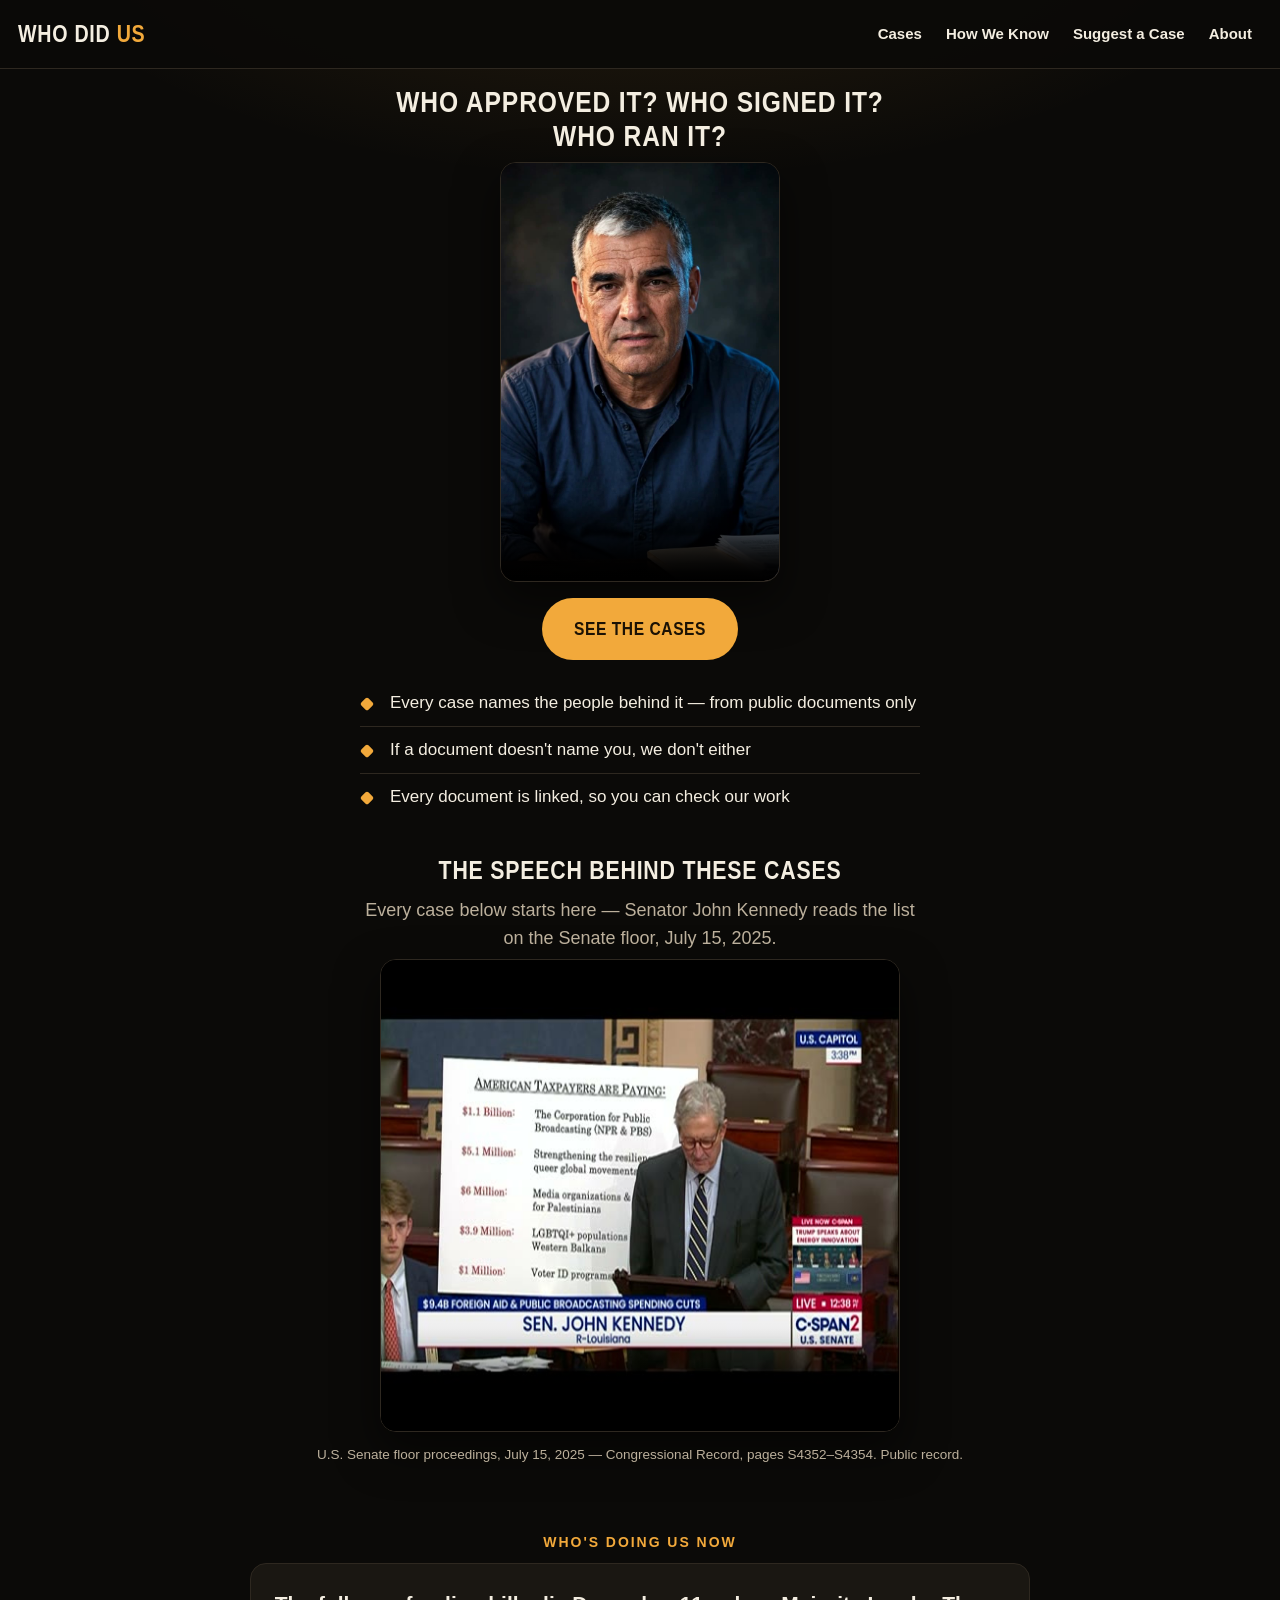
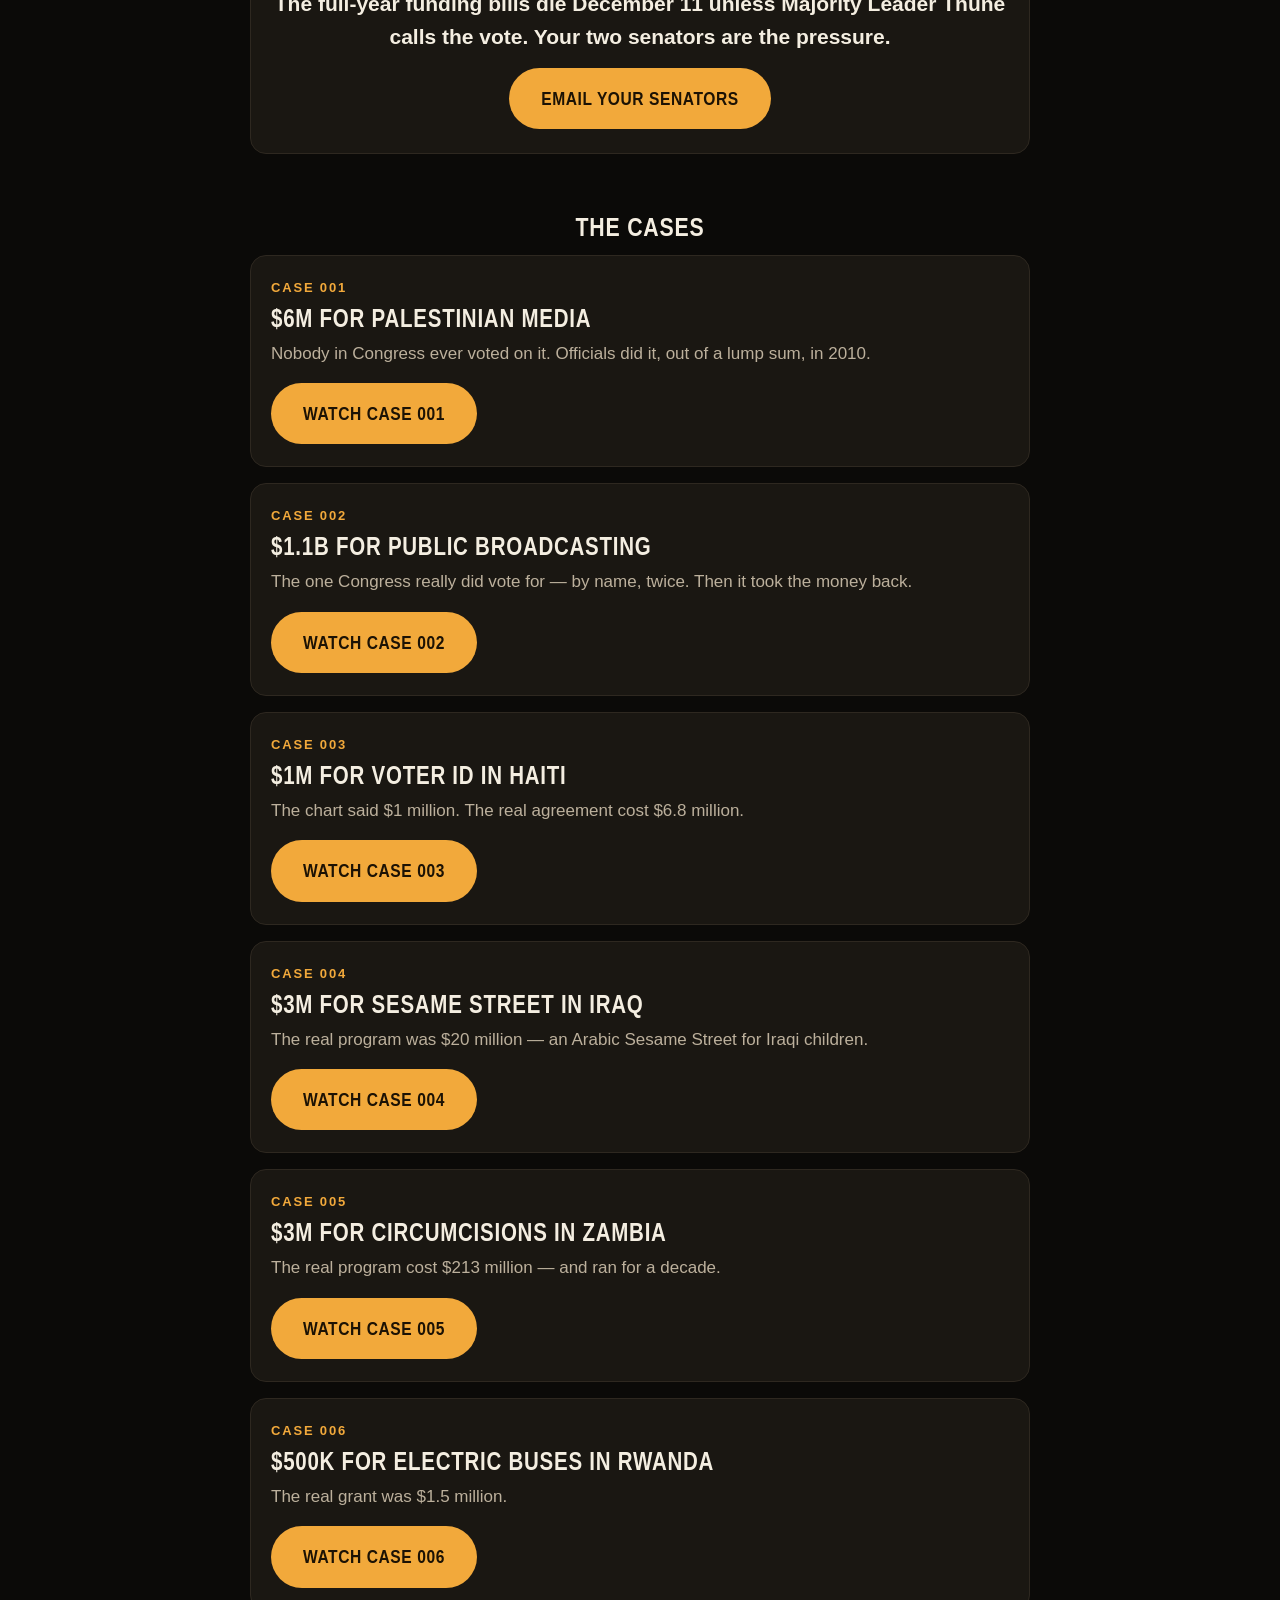
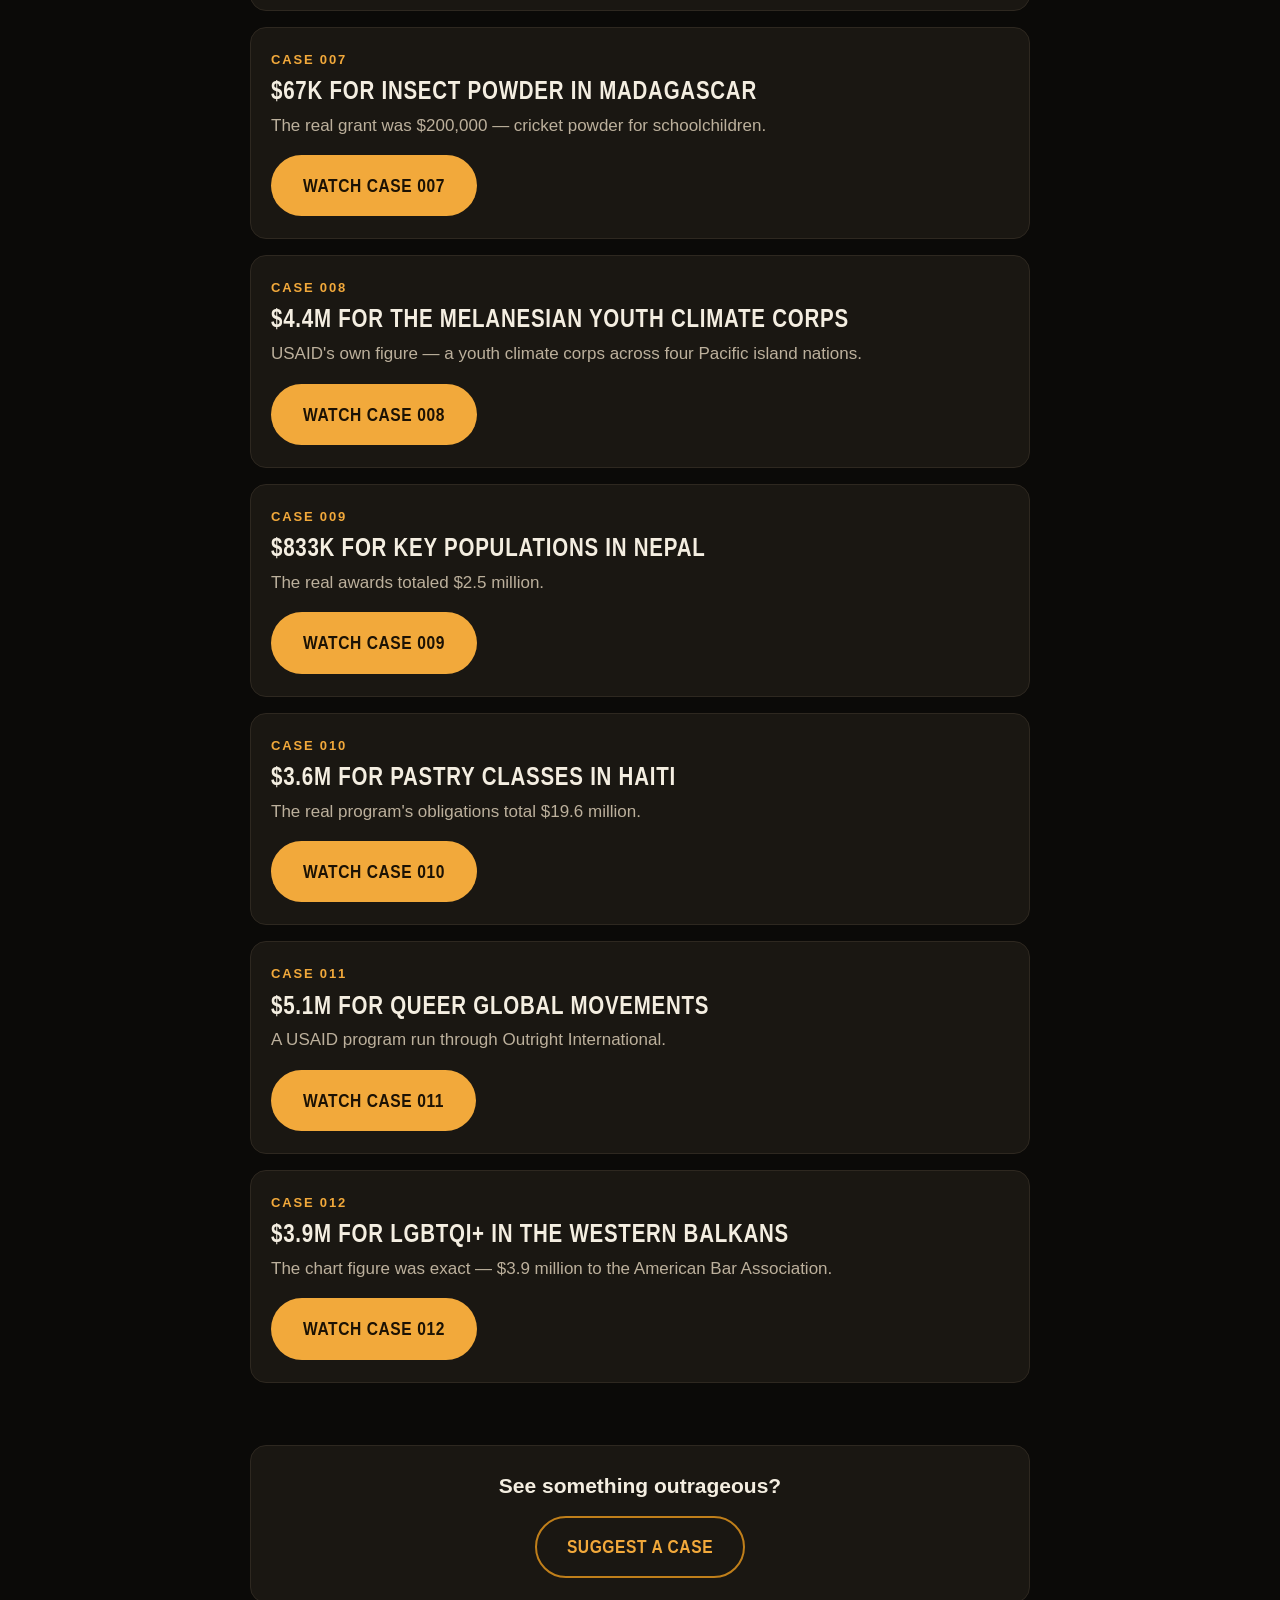
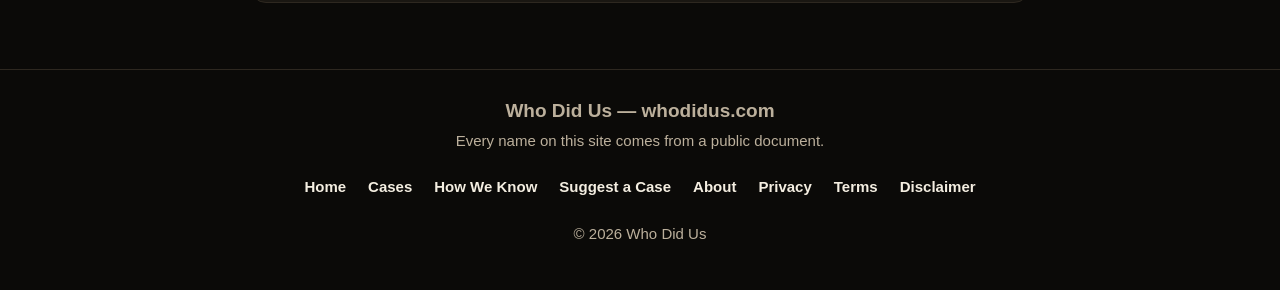
==== commit 1518b002: "Add Contact Your Senators page (Who's Doing Us Now) + home-page link" ====
--- a/index.html
+++ b/index.html
@@ -39,6 +39,14 @@
       <video controls preload="none" playsinline poster="media/kennedy-floor-speech-poster.jpg" src="media/kennedy-floor-speech-2025-07-15.mp4" aria-label="Senator John Kennedy reads the spending list on the Senate floor, July 15, 2025"></video>
     </div>
     <p class="tiny center">U.S. Senate floor proceedings, July 15, 2025 — Congressional Record, pages S4352–S4354. Public record.</p>
+  </section>
+
+  <section class="section wrap" id="doing-us-now">
+    <p class="eyebrow center">Who's Doing Us Now</p>
+    <div class="strip">
+      <p>The full-year funding bills die December 11 unless Majority Leader Thune calls the vote. Your two senators are the pressure.</p>
+      <a class="btn btn-primary" href="contact.html">Email your senators</a>
+    </div>
   </section>
 
   <section class="section wrap" id="cases">
--- a/styles.css
+++ b/styles.css
@@ -219,3 +219,35 @@
   .nav a{font-size:13.5px;padding:10px 7px;white-space:nowrap}
   .section{padding:22px 0}
 }
+
+/* Contact Your Senators page */
+.state-picker{max-width:520px;margin:20px auto 0;text-align:left}
+.state-picker label{
+  display:block;font-size:15px;font-weight:700;color:var(--amber);
+  text-transform:uppercase;letter-spacing:.12em;margin-bottom:8px;
+}
+.state-picker select{
+  width:100%;min-height:60px;padding:14px 16px;
+  font:inherit;font-size:19px;font-weight:600;
+  color:var(--text);background:var(--panel);
+  border:2px solid var(--amber-deep);border-radius:12px;
+  appearance:none;-webkit-appearance:none;
+  background-image:linear-gradient(45deg,transparent 50%,var(--amber) 50%),linear-gradient(135deg,var(--amber) 50%,transparent 50%);
+  background-position:calc(100% - 26px) 50%,calc(100% - 18px) 50%;
+  background-size:8px 8px;background-repeat:no-repeat;
+}
+.state-picker select:focus{outline:2px solid var(--amber);outline-offset:2px}
+.picker-note{margin:18px auto 0;max-width:520px}
+.senator-card{max-width:520px;margin:14px auto 0}
+.senator-card .card-title{margin-bottom:4px}
+.senator-party{color:var(--amber);font-weight:600;margin:0 0 6px}
+.senator-btns{margin-top:12px;justify-content:flex-start}
+.senator-btns .btn{flex:1 1 200px;max-width:none;font-size:17px;padding:14px 16px}
+.message-box{
+  background:var(--panel);border:1px solid var(--panel-line);
+  border-left:4px solid var(--amber);
+  border-radius:var(--radius);padding:20px;max-width:620px;margin:12px auto 0;text-align:left;
+}
+.message-box p{font-size:18px;margin:0 0 16px}
+.message-box .btn{width:100%}
+.message-box .tiny{margin:10px 0 0}
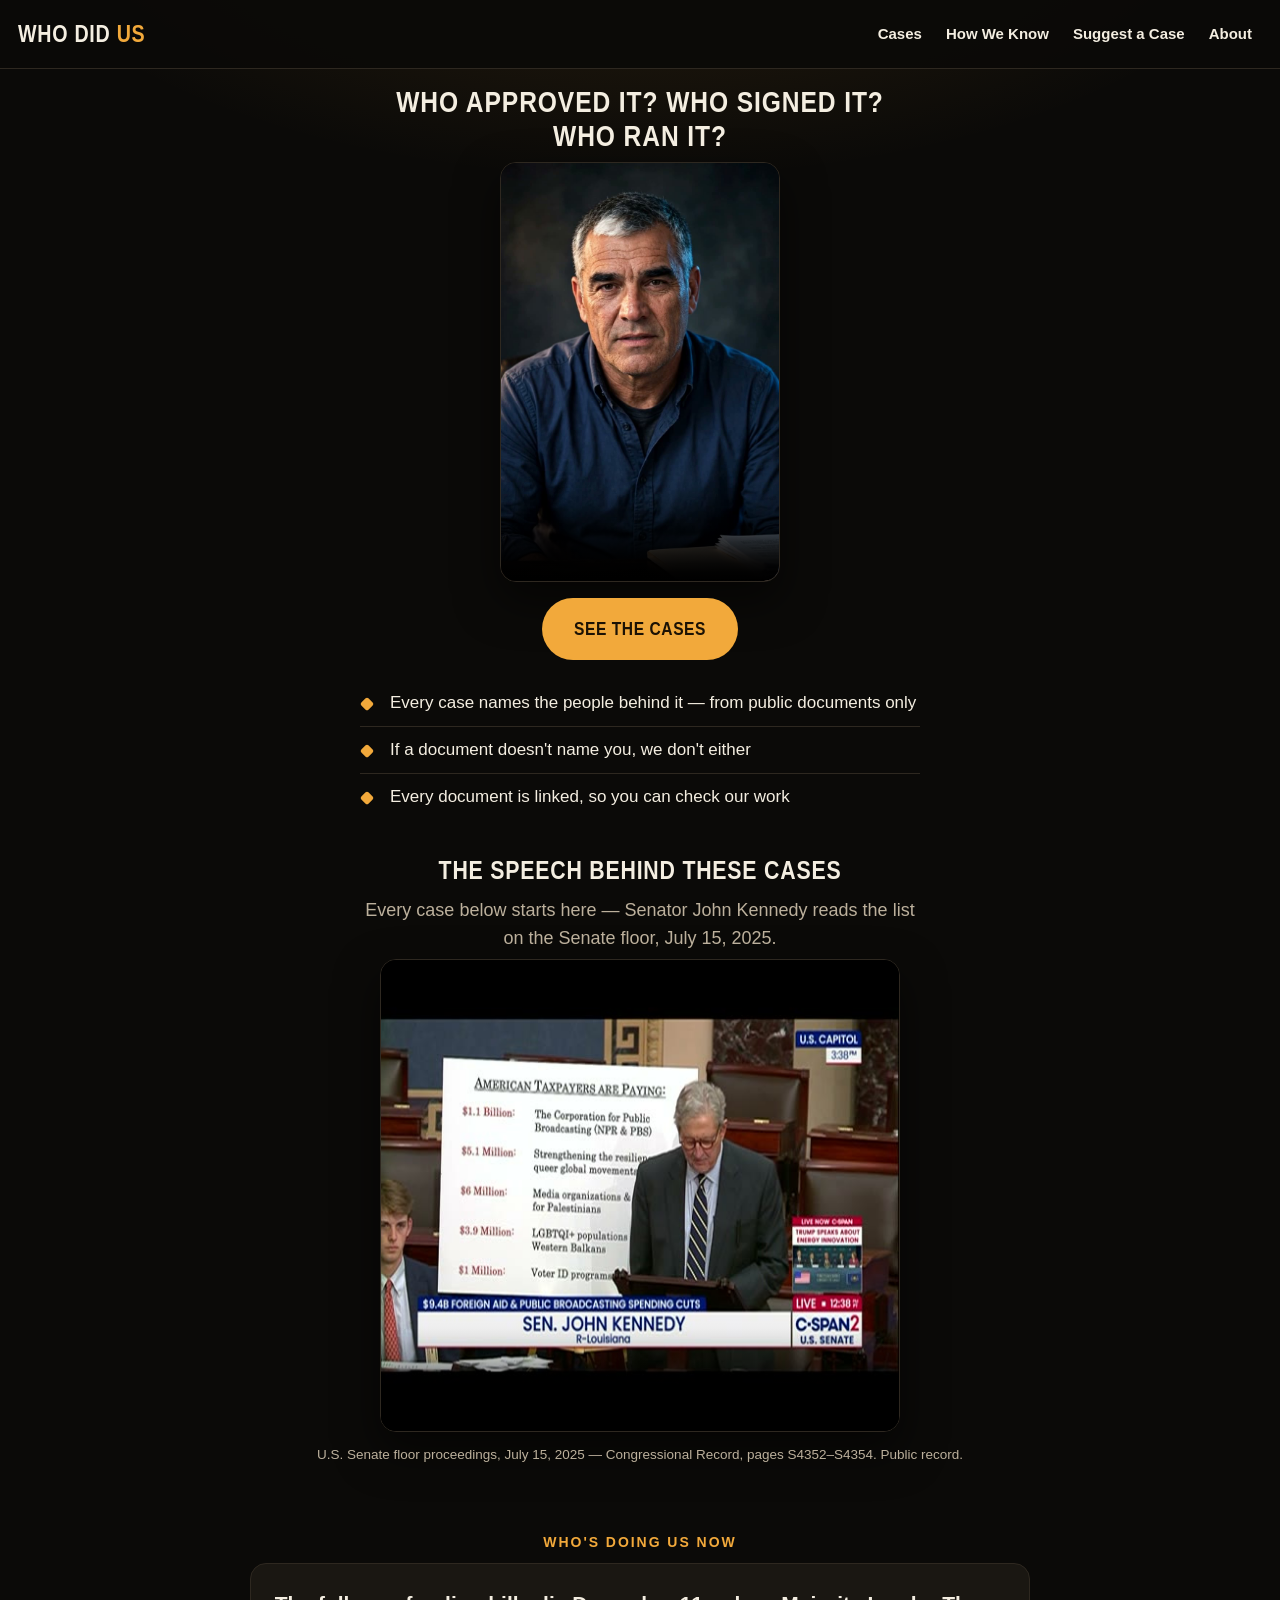
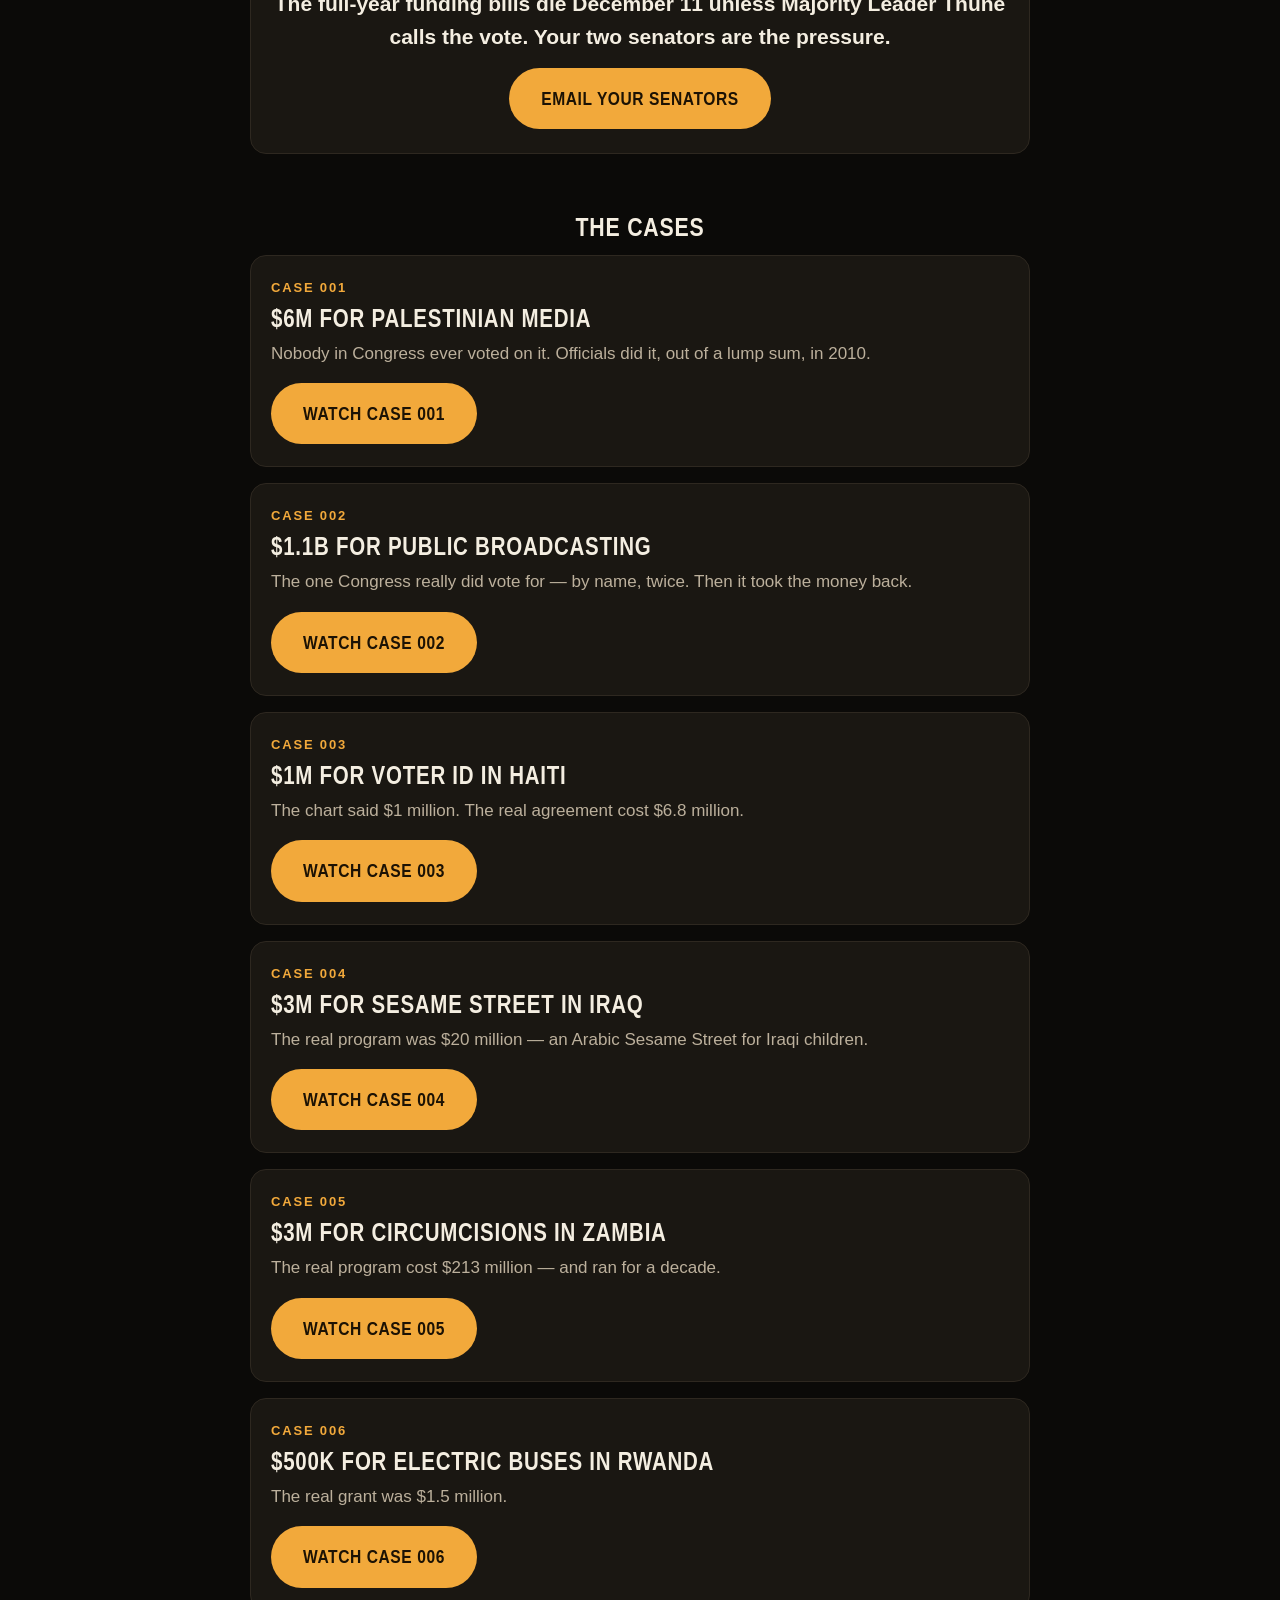
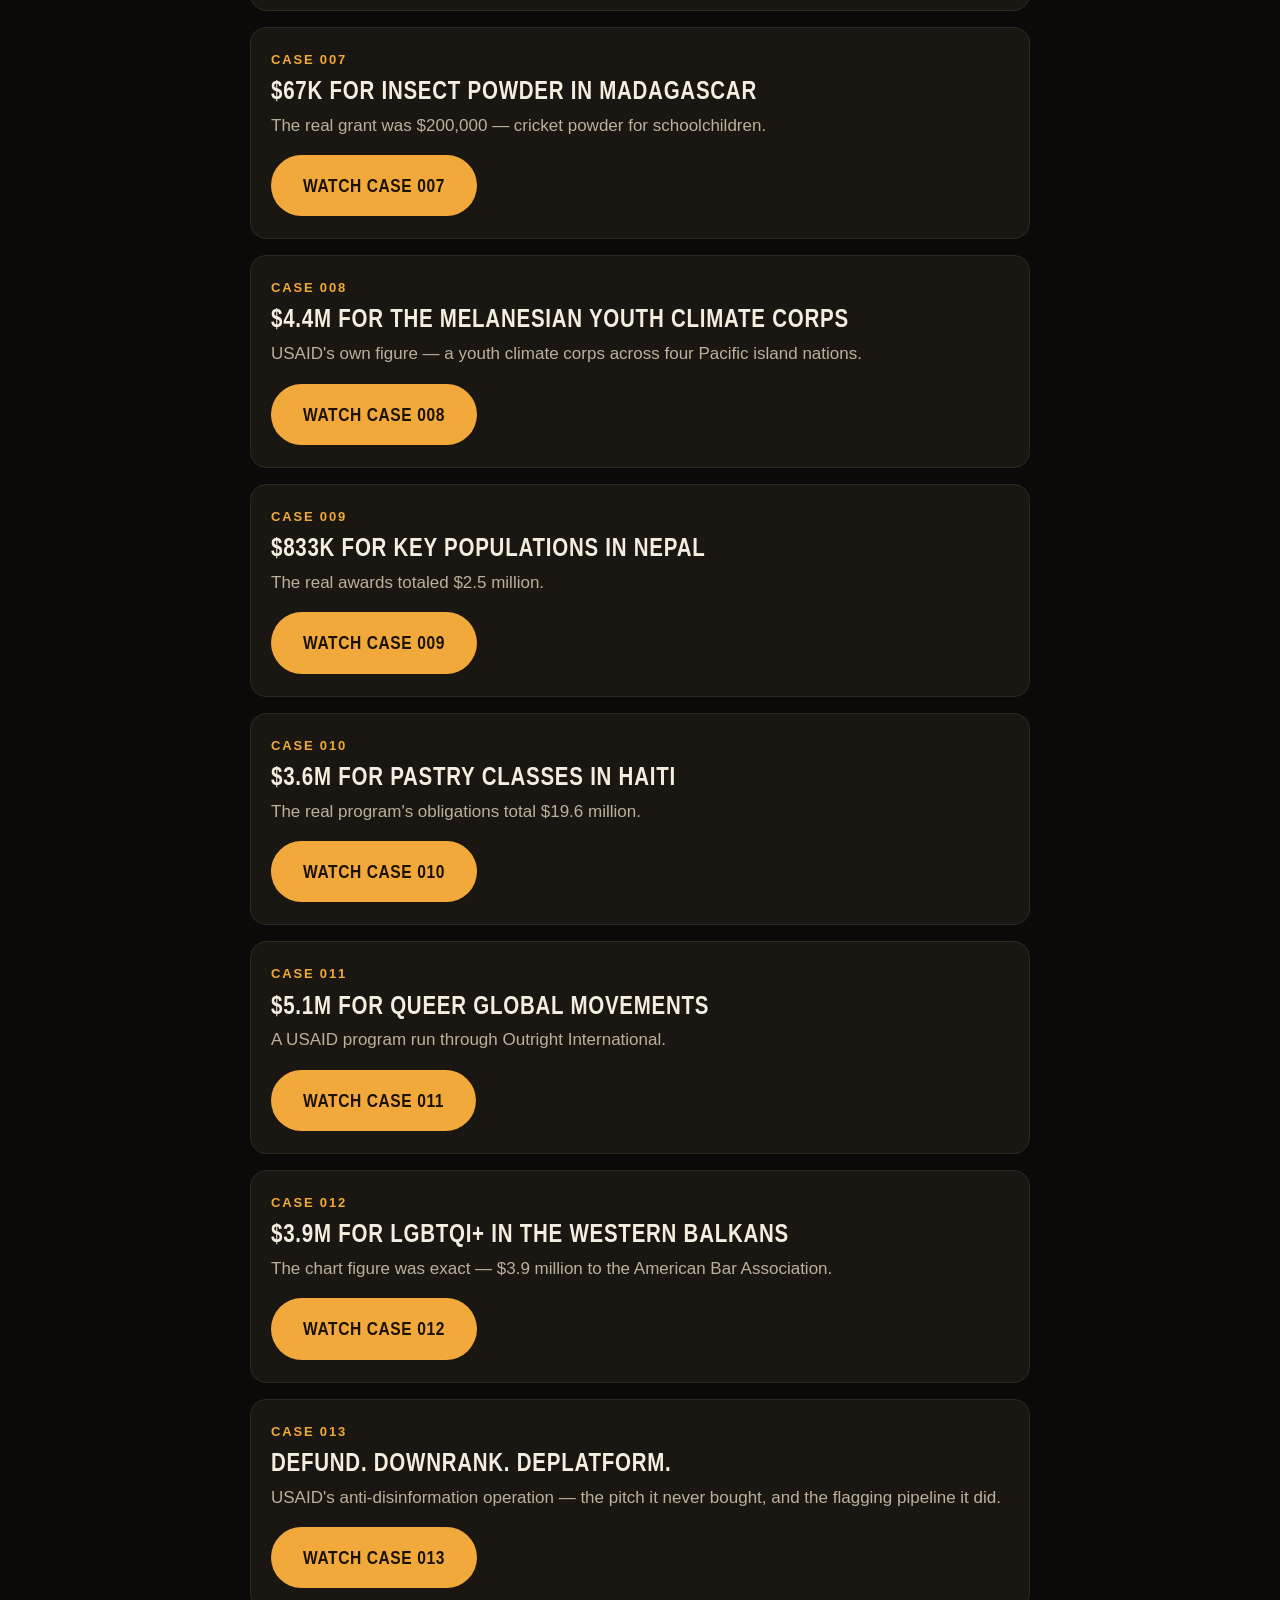
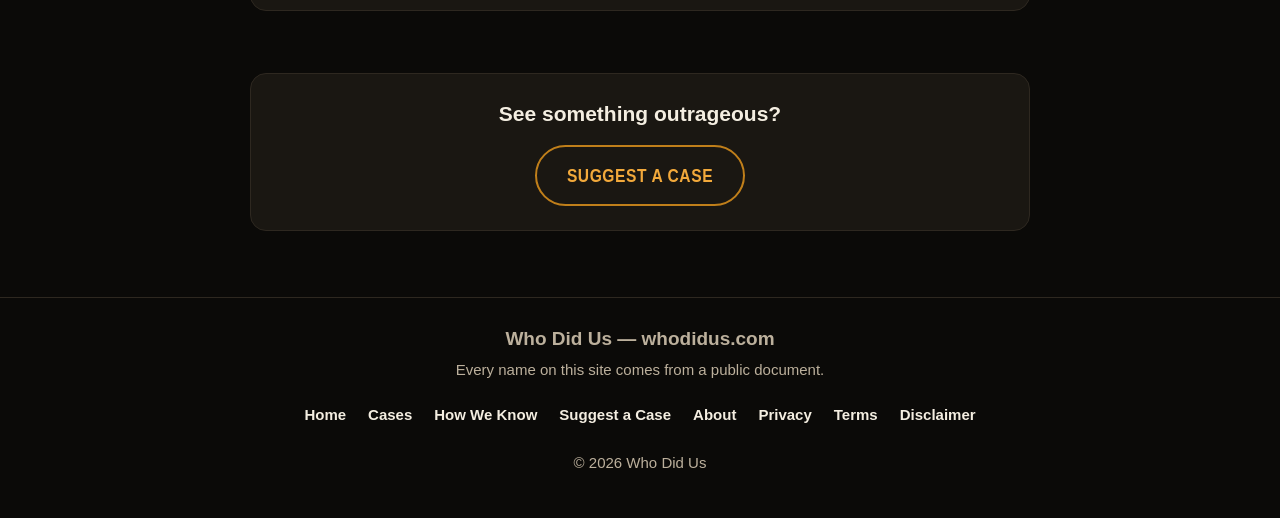
==== commit fabe55e4: "Add Case 013: Defund. Downrank. Deplatform. (USAID Files) — case page with Sam video, home-page card" ====
--- a/index.html
+++ b/index.html
@@ -124,6 +124,12 @@
         <p>The chart figure was exact — $3.9 million to the American Bar Association.</p>
         <a class="btn btn-primary" href="case-012.html">Watch Case 012</a>
       </article>
+      <article class="card">
+        <p class="card-kicker">Case 013</p>
+        <h3 class="card-title">Defund. Downrank. Deplatform.</h3>
+        <p>USAID's anti-disinformation operation — the pitch it never bought, and the flagging pipeline it did.</p>
+        <a class="btn btn-primary" href="case-013.html">Watch Case 013</a>
+      </article>
     </div>
   </section>
 
--- a/styles.css
+++ b/styles.css
@@ -87,6 +87,22 @@
 .video-sm{max-width:300px}
 .video-wide{max-width:520px}
 .video-wide video{aspect-ratio:11/10;object-fit:contain}
+.video-soon{
+  display:flex;flex-direction:column;align-items:center;justify-content:center;gap:10px;
+  width:100%;aspect-ratio:2/3;border-radius:var(--radius);background:#000;
+  border:1px solid var(--panel-line);box-shadow:0 18px 44px rgba(0,0,0,.55);
+  padding:26px;text-align:center;
+}
+.video-soon .vs-kicker{
+  color:var(--amber);font-weight:700;font-size:13px;
+  text-transform:uppercase;letter-spacing:.14em;margin:0;
+}
+.video-soon .vs-title{
+  font-family:"Arial Narrow","Liberation Sans Narrow","Helvetica Neue",Arial,sans-serif;
+  text-transform:uppercase;letter-spacing:.03em;
+  font-size:25px;font-weight:700;line-height:1.2;margin:0;
+}
+.video-soon p{margin:0;color:var(--muted);font-size:15.5px;max-width:270px}
 section[id]{scroll-margin-top:110px}
 
 /* Buttons */
